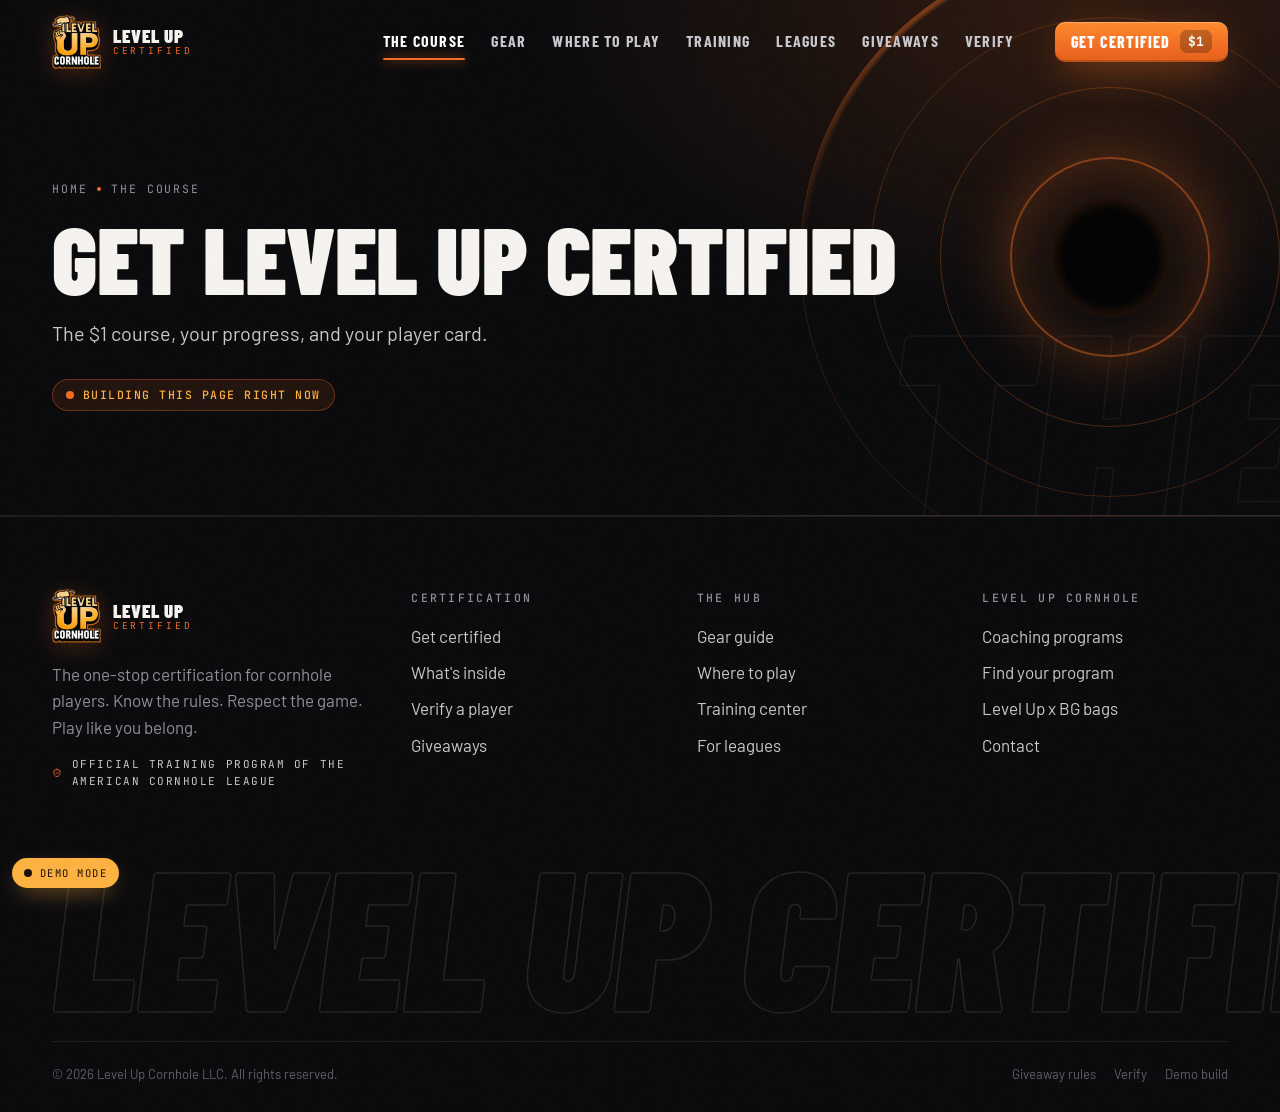
==== certify/index.html @ 0374d8eb "Add home page with 3D hero, player card, and placeholder pages Co-Authored-By: Claude Opus 5 <norepl" ====
<!DOCTYPE html>
<html lang="en">
<head>
<meta charset="UTF-8">
<meta name="viewport" content="width=device-width, initial-scale=1, viewport-fit=cover">
<title>The Course | Level Up Certified</title>
<meta name="description" content="The one-stop certification for cornhole players. Rules, etiquette, gear and how to play. $1. Good for a year.">
<meta name="robots" content="noindex, nofollow">
<meta name="theme-color" content="#08080A">
<meta name="color-scheme" content="dark">
<meta property="og:type" content="website">
<meta property="og:title" content="Level Up Certified">
<meta property="og:description" content="Rules. Etiquette. Gear. How to play. Get certified for $1.">
<meta property="og:image" content="../assets/img/og.jpg">
<link rel="icon" type="image/png" href="../assets/img/icon.png">
<link rel="apple-touch-icon" href="../assets/img/icon.png">
<link rel="preconnect" href="https://fonts.googleapis.com">
<link rel="preconnect" href="https://fonts.gstatic.com" crossorigin>
<link rel="preconnect" href="https://cdn.jsdelivr.net" crossorigin>
<link href="https://fonts.googleapis.com/css2?family=Barlow+Condensed:ital,wght@0,600;0,700;0,800;0,900;1,800;1,900&family=Barlow:wght@400;500;600;700&family=JetBrains+Mono:wght@500;700&display=swap" rel="stylesheet">
<link rel="stylesheet" href="../assets/css/site.css">
<script>document.documentElement.classList.add('js')</script>
</head>
<body data-page="certify">
<div data-nav></div>
<main id="main">
  <section class="page-hero">
    <div class="rings"><i></i><i></i><i></i><i></i><i></i></div>
    <div class="bg-word">The</div>
    <div class="wrap">
      <nav class="crumbs"><a href="../">Home</a><i></i><span>The Course</span></nav>
      <h1 class="display h-1">Get Level Up Certified</h1>
      <p class="lead">The $1 course, your progress, and your player card.</p>
      <div class="actions"><span class="chip chip-orange"><i class="dot"></i> Building this page right now</span></div>
    </div>
  </section>
</main>
<div data-footer></div>
<script type="module" src="../assets/js/site.js"></script>
</body>
</html>
---- assets/css/site.css ----
/* =====================================================================
   LEVEL UP CERTIFIED · design system
   ---------------------------------------------------------------------
   1  Tokens            8  Nav + mobile menu + dock
   2  Base              9  Footer
   3  Type              10 Home hero
   4  Layout            11 Page hero (inner pages)
   5  Buttons + links   12 Ticker
   6  Chips + badges    13 Shared sections (steps, modules, tiles, FAQ, CTA band, stats, countdown, dash mock)
   7  Cards + panels    14 Forms   15 Modal + toast   16 Video slot   17 Holo card
                        18 Progress / XP   19 Motion   20 Utilities
   Copy rules: short, direct, no em-dashes.
   ===================================================================== */

/* 1 · TOKENS ---------------------------------------------------------- */
:root{
  color-scheme:dark;
  --ink:#08080A;
  --ink-1:#0D0D10;
  --ink-2:#131317;
  --ink-3:#1A1A1F;
  --ink-4:#23232A;
  --line:rgba(255,255,255,.08);
  --line-2:rgba(255,255,255,.14);
  --line-3:rgba(255,255,255,.24);
  --text:#F6F4F0;
  --text-2:#CBC9C4;
  --muted:#8F8F97;
  --dim:#5E5E66;

  --orange:#F36C21;
  --orange-hot:#FF8A2B;
  --amber:#FFB23F;
  --ember:#B8460D;
  --orange-a10:rgba(243,108,33,.10);
  --orange-a20:rgba(243,108,33,.20);
  --orange-a35:rgba(243,108,33,.35);

  --green:#34E08C;
  --green-a15:rgba(52,224,140,.15);
  --red:#FF5065;
  --red-a15:rgba(255,80,101,.15);
  --yellow:#FFCB45;
  --blue:#5AA8FF;

  --display:'Barlow Condensed','Arial Narrow',system-ui,sans-serif;
  --body:'Barlow',system-ui,-apple-system,'Segoe UI',sans-serif;
  --mono:'JetBrains Mono',ui-monospace,'SF Mono',Menlo,monospace;

  --r-xs:8px; --r-sm:12px; --r:16px; --r-lg:22px; --r-xl:30px;
  --glow:0 12px 40px -10px rgba(243,108,33,.65);
  --glow-strong:0 18px 60px -8px rgba(243,108,33,.85);
  --shadow:0 30px 70px -30px rgba(0,0,0,.85);
  --ease:cubic-bezier(.2,.8,.2,1);
  --ease-out:cubic-bezier(.16,1,.3,1);
  --wrap:1240px;
  --nav-h:72px;
}
@media (min-width:1080px){ :root{ --nav-h:84px; } }

/* 2 · BASE ------------------------------------------------------------ */
*,*::before,*::after{box-sizing:border-box}
html{-webkit-text-size-adjust:100%; text-size-adjust:100%; scroll-behavior:smooth; overflow-x:clip; scroll-padding-top:calc(var(--nav-h) + 20px)}
body{
  margin:0; min-height:100vh; background:var(--ink); color:var(--text);
  font-family:var(--body); font-size:17px; line-height:1.55;
  -webkit-font-smoothing:antialiased; -moz-osx-font-smoothing:grayscale; text-rendering:optimizeLegibility;
  overflow-x:clip;
}
img,svg,video,canvas{display:block; max-width:100%}
a{color:inherit; text-decoration:none}
button{font:inherit; color:inherit; background:none; border:0; padding:0; cursor:pointer}
input,select,textarea{font:inherit; color:inherit}
p{margin:0}
h1,h2,h3,h4{margin:0}
ul,ol{margin:0; padding:0}
::selection{background:var(--orange); color:#fff}
:focus-visible{outline:2px solid var(--amber); outline-offset:3px}
@view-transition{navigation:auto}
body::after{ /* film grain over everything */
  content:""; position:fixed; inset:-50%; z-index:200; pointer-events:none; opacity:.045;
  background-image:url("data:image/svg+xml,%3Csvg xmlns='http://www.w3.org/2000/svg' width='180' height='180'%3E%3Cfilter id='n'%3E%3CfeTurbulence type='fractalNoise' baseFrequency='.85' numOctaves='3' stitchTiles='stitch'/%3E%3C/filter%3E%3Crect width='100%25' height='100%25' filter='url(%23n)'/%3E%3C/svg%3E");
}
.sr-only{position:absolute!important; width:1px; height:1px; padding:0; margin:-1px; overflow:hidden; clip:rect(0,0,0,0); white-space:nowrap; border:0}
.skip{position:absolute; left:12px; top:-60px; z-index:300; background:var(--orange); color:#fff; padding:10px 14px; border-radius:10px; font-weight:700}
.skip:focus{top:12px}
::-webkit-scrollbar{width:10px; height:10px}
::-webkit-scrollbar-track{background:var(--ink)}
::-webkit-scrollbar-thumb{background:#2a2a31; border-radius:10px; border:2px solid var(--ink)}
::-webkit-scrollbar-thumb:hover{background:#3a3a43}

/* 3 · TYPE ------------------------------------------------------------ */
.display{font-family:var(--display); font-weight:900; text-transform:uppercase; line-height:.88; letter-spacing:-.005em}
.display.it,.it{font-style:italic}
.h-hero{font-size:clamp(62px,10.6vw,164px)}
.h-1{font-size:clamp(50px,7.4vw,108px)}
.h-2{font-size:clamp(42px,5.8vw,80px)}
.h-3{font-size:clamp(32px,3.6vw,48px)}
.h-4{font-size:clamp(24px,2.3vw,30px); line-height:.95}
.h-5{font-size:21px; line-height:1}
.grad{background:linear-gradient(100deg,var(--amber) 0%,var(--orange) 55%,var(--orange-hot) 100%); -webkit-background-clip:text; background-clip:text; color:transparent}
.stroke{color:transparent; -webkit-text-stroke:1.5px rgba(255,255,255,.28)}
.stroke-orange{color:transparent; -webkit-text-stroke:1.5px var(--orange)}
.kicker{display:inline-flex; align-items:center; gap:12px; font-family:var(--mono); font-weight:500; font-size:12px; letter-spacing:.2em; text-transform:uppercase; color:var(--orange)}
.kicker::before{content:""; width:24px; height:2px; background:currentColor; border-radius:2px}
.kicker.plain::before{display:none}
.lead{font-size:clamp(18px,1.55vw,21px); line-height:1.5; color:var(--text-2); max-width:62ch}
.small{font-size:14px}
.tiny{font-size:12px}
.muted{color:var(--muted)}
.text-2{color:var(--text-2)}
.mono{font-family:var(--mono); letter-spacing:.02em}
.caps{text-transform:uppercase; letter-spacing:.14em}
.orange{color:var(--orange)}
.amber{color:var(--amber)}
.green{color:var(--green)}
.red{color:var(--red)}
.prose{display:grid; gap:16px; color:var(--text-2); font-size:18px; line-height:1.65}
.prose h2{font-family:var(--display); font-weight:900; text-transform:uppercase; font-size:clamp(30px,3.2vw,40px); line-height:.95; color:var(--text); margin-top:24px}
.prose h3{font-family:var(--display); font-weight:800; text-transform:uppercase; font-size:24px; line-height:1; color:var(--text); margin-top:8px; letter-spacing:.01em}
.prose strong{color:var(--text)}
.prose ul,.prose ol{display:grid; gap:10px; padding-left:0; list-style:none}
.prose ul li{position:relative; padding-left:26px}
.prose ul li::before{content:""; position:absolute; left:4px; top:.62em; width:8px; height:8px; border-radius:2px; background:var(--orange); transform:rotate(45deg)}
.prose ol{counter-reset:n}
.prose ol li{position:relative; padding-left:40px; counter-increment:n}
.prose ol li::before{content:counter(n,decimal-leading-zero); position:absolute; left:0; top:.15em; font-family:var(--mono); font-size:13px; color:var(--orange)}
.prose a{color:var(--amber); border-bottom:1px solid rgba(255,178,63,.35)}
.prose a:hover{border-color:var(--amber)}

/* 4 · LAYOUT ---------------------------------------------------------- */
.wrap{width:100%; max-width:var(--wrap); margin:0 auto; padding:0 20px}
.wrap-narrow{max-width:880px}
@media (min-width:760px){ .wrap{padding:0 32px} }
.section{position:relative; padding:92px 0}
@media (min-width:960px){ .section{padding:136px 0} }
.section.tight{padding:64px 0}
@media (min-width:960px){ .section.tight{padding:88px 0} }
.section.alt{background:var(--ink-1)}
.section.line-top{border-top:1px solid var(--line)}
.sec-head{display:grid; gap:18px; margin-bottom:44px; max-width:860px}
.sec-head.center{margin-inline:auto; text-align:center; justify-items:center}
.sec-head.row{max-width:none; grid-template-columns:1fr; align-items:end}
@media (min-width:960px){ .sec-head.row{grid-template-columns:1.2fr .8fr; gap:48px} }
.grid{display:grid; gap:16px}
@media (min-width:760px){ .grid{gap:20px} }
.g-2{grid-template-columns:1fr}
.g-3{grid-template-columns:1fr}
.g-4{grid-template-columns:1fr}
@media (min-width:640px){ .g-4{grid-template-columns:repeat(2,1fr)} }
@media (min-width:760px){ .g-2{grid-template-columns:repeat(2,1fr)} }
@media (min-width:880px){ .g-3{grid-template-columns:repeat(3,1fr)} }
@media (min-width:1040px){ .g-4{grid-template-columns:repeat(4,1fr)} }
.split{display:grid; gap:44px; align-items:center}
@media (min-width:980px){ .split{grid-template-columns:1fr 1fr; gap:72px} .split.wide-left{grid-template-columns:1.15fr .85fr} .split.wide-right{grid-template-columns:.85fr 1.15fr} }
.row{display:flex; align-items:center; gap:12px}
.row.wrap-row{flex-wrap:wrap}
.row.between{justify-content:space-between}
.stack{display:grid; gap:12px}
.stack-lg{display:grid; gap:24px}
.center{text-align:center}
.mt-8{margin-top:8px}.mt-12{margin-top:12px}.mt-16{margin-top:16px}.mt-24{margin-top:24px}.mt-32{margin-top:32px}.mt-48{margin-top:48px}
.mb-0{margin-bottom:0!important}
main{display:block; position:relative; z-index:1}

/* 5 · BUTTONS + LINKS ------------------------------------------------- */
.btn{
  --h:52px; position:relative; isolation:isolate; overflow:hidden;
  display:inline-flex; align-items:center; justify-content:center; gap:10px;
  height:var(--h); padding:0 24px; border-radius:12px;
  font-family:var(--display); font-weight:800; font-size:19px; letter-spacing:.06em; text-transform:uppercase; line-height:1;
  white-space:nowrap; user-select:none; -webkit-tap-highlight-color:transparent;
  transition:transform .25s var(--ease), box-shadow .3s var(--ease), background .3s, border-color .3s, color .3s, opacity .3s;
}
.btn svg{width:20px; height:20px; flex-shrink:0; transition:transform .25s var(--ease)}
.btn:hover svg.arrow{transform:translateX(4px)}
.btn:active{transform:scale(.97)}
.btn-primary{
  color:#fff;
  background:linear-gradient(180deg,var(--orange-hot) 0%,var(--orange) 60%,#E55F17 100%);
  box-shadow:inset 0 1px 0 rgba(255,255,255,.28), inset 0 -2px 0 rgba(0,0,0,.18), var(--glow);
}
.btn-primary::before{ /* shine sweep */
  content:""; position:absolute; z-index:-1; top:0; bottom:0; left:-60%; width:40%;
  background:linear-gradient(100deg,transparent,rgba(255,255,255,.45),transparent);
  transform:skewX(-20deg); transition:left .7s var(--ease);
}
.btn-primary:hover{transform:translateY(-2px); box-shadow:inset 0 1px 0 rgba(255,255,255,.3), inset 0 -2px 0 rgba(0,0,0,.18), var(--glow-strong)}
.btn-primary:hover::before{left:120%}
.btn-ghost{color:var(--text); background:rgba(255,255,255,.03); border:1.5px solid var(--line-2)}
.btn-ghost:hover{border-color:rgba(255,255,255,.5); background:rgba(255,255,255,.07)}
.btn-glass{color:#fff; background:rgba(255,255,255,.09); border:1px solid rgba(255,255,255,.16); backdrop-filter:blur(14px); -webkit-backdrop-filter:blur(14px)}
.btn-glass:hover{background:rgba(255,255,255,.15)}
.btn-dark{color:#fff; background:var(--ink); border:1px solid var(--line-2)}
.btn-dark:hover{background:#000; border-color:var(--line-3)}
.btn-white{color:var(--ink); background:#fff}
.btn-white:hover{transform:translateY(-2px); box-shadow:0 14px 40px -12px rgba(255,255,255,.45)}
.btn-green{color:#04140B; background:linear-gradient(180deg,#5CF0A6,var(--green))}
.btn-sm{--h:40px; padding:0 16px; font-size:16px; border-radius:10px}
.btn-sm svg{width:17px; height:17px}
.btn-lg{--h:62px; padding:0 30px; font-size:22px; border-radius:14px}
.btn-xl{--h:72px; padding:0 38px; font-size:26px; border-radius:16px}
.btn-block{width:100%}
.btn .tag{font-family:var(--mono); font-weight:700; font-size:13px; letter-spacing:0; padding:5px 8px; border-radius:7px; background:rgba(0,0,0,.24)}
.btn[disabled],.btn.is-disabled{opacity:.4; pointer-events:none; filter:saturate(.3)}
.icon-btn{display:inline-grid; place-items:center; width:44px; height:44px; border-radius:12px; border:1px solid var(--line-2); background:rgba(255,255,255,.03); transition:background .2s, border-color .2s}
.icon-btn:hover{background:rgba(255,255,255,.08); border-color:var(--line-3)}
.icon-btn svg{width:20px; height:20px}
.link{display:inline-flex; align-items:center; gap:8px; font-weight:700; color:var(--amber)}
.link svg{width:18px; height:18px; transition:transform .25s var(--ease)}
.link:hover svg{transform:translateX(4px)}

/* 6 · CHIPS + BADGES -------------------------------------------------- */
.chip{
  display:inline-flex; align-items:center; gap:9px; min-height:32px; padding:6px 13px; border-radius:999px;
  font-family:var(--mono); font-weight:500; font-size:11.5px; letter-spacing:.13em; text-transform:uppercase; line-height:1.2;
  color:var(--text-2); background:rgba(255,255,255,.05); border:1px solid var(--line-2);
  backdrop-filter:blur(10px); -webkit-backdrop-filter:blur(10px);
}
.chip svg{width:15px; height:15px}
.chip b{color:#fff; font-weight:700}
.dot{width:8px; height:8px; border-radius:50%; background:var(--orange); flex-shrink:0; box-shadow:0 0 0 0 rgba(243,108,33,.6); animation:dotpulse 2.2s infinite}
.dot.green{background:var(--green); box-shadow:0 0 0 0 rgba(52,224,140,.6); animation-name:dotpulse-g}
.dot.red{background:var(--red); animation:none}
@keyframes dotpulse{0%{box-shadow:0 0 0 0 rgba(243,108,33,.55)} 70%,100%{box-shadow:0 0 0 9px rgba(243,108,33,0)}}
@keyframes dotpulse-g{0%{box-shadow:0 0 0 0 rgba(52,224,140,.55)} 70%,100%{box-shadow:0 0 0 9px rgba(52,224,140,0)}}
.chip-orange{color:var(--amber); background:var(--orange-a10); border-color:var(--orange-a35)}
.chip-green{color:var(--green); background:var(--green-a15); border-color:rgba(52,224,140,.35)}
.badge{display:inline-flex; align-items:center; gap:6px; height:24px; padding:0 8px; border-radius:6px; font-family:var(--mono); font-weight:500; font-size:10.5px; letter-spacing:.12em; text-transform:uppercase; white-space:nowrap; color:var(--amber); background:var(--orange-a10); border:1px solid var(--orange-a35)}
.badge svg{width:12px; height:12px}
.badge.muted{color:var(--muted); background:rgba(255,255,255,.04); border-color:var(--line-2)}
.badge.green{color:var(--green); background:var(--green-a15); border-color:rgba(52,224,140,.35)}
.badge.red{color:var(--red); background:var(--red-a15); border-color:rgba(255,80,101,.35)}
.badge.white{color:var(--ink); background:#fff; border-color:#fff}

/* 7 · CARDS + PANELS -------------------------------------------------- */
.card{
  position:relative; border-radius:var(--r-lg); padding:26px;
  background:linear-gradient(180deg,rgba(255,255,255,.045),rgba(255,255,255,.012));
  border:1px solid var(--line);
  transition:transform .35s var(--ease), border-color .35s, background .35s, box-shadow .35s;
}
@media (min-width:760px){ .card{padding:30px} }
a.card:hover,.card.hover:hover{transform:translateY(-5px); border-color:var(--orange-a35); box-shadow:0 30px 60px -30px rgba(243,108,33,.35)}
.card-title{font-family:var(--display); font-weight:800; font-size:28px; line-height:.95; text-transform:uppercase}
.card-text{color:var(--muted); margin-top:10px}
.card-icon{display:grid; place-items:center; width:52px; height:52px; border-radius:14px; color:var(--orange); background:var(--orange-a10); border:1px solid var(--orange-a20); margin-bottom:22px}
.card-icon svg{width:26px; height:26px}
.panel{position:relative; border-radius:var(--r-xl); background:var(--ink-2); border:1px solid var(--line); overflow:hidden}
.glass{background:rgba(18,18,22,.55); border:1px solid rgba(255,255,255,.1); backdrop-filter:blur(18px) saturate(140%); -webkit-backdrop-filter:blur(18px) saturate(140%)}
/* HUD corner brackets without extra markup */
.hud{
  --c:var(--orange); --s:16px; --t:2px;
  background-image:
    linear-gradient(var(--c),var(--c)),linear-gradient(var(--c),var(--c)),
    linear-gradient(var(--c),var(--c)),linear-gradient(var(--c),var(--c)),
    linear-gradient(var(--c),var(--c)),linear-gradient(var(--c),var(--c)),
    linear-gradient(var(--c),var(--c)),linear-gradient(var(--c),var(--c));
  background-repeat:no-repeat;
  background-size:var(--s) var(--t),var(--t) var(--s),var(--s) var(--t),var(--t) var(--s),var(--s) var(--t),var(--t) var(--s),var(--s) var(--t),var(--t) var(--s);
  background-position:0 0,0 0,100% 0,100% 0,0 100%,0 100%,100% 100%,100% 100%;
}
.gborder{position:relative}
.gborder::before{ /* gradient hairline border */
  content:""; position:absolute; inset:0; border-radius:inherit; padding:1px; pointer-events:none;
  background:linear-gradient(140deg,rgba(255,178,63,.7),rgba(243,108,33,.15) 35%,rgba(255,255,255,.06) 60%,rgba(243,108,33,.5));
  -webkit-mask:linear-gradient(#000 0 0) content-box,linear-gradient(#000 0 0); -webkit-mask-composite:xor; mask-composite:exclude;
}
.divider{height:1px; background:var(--line); border:0; margin:0}

/* 8 · NAV + MENU + DOCK ----------------------------------------------- */
.nav{position:fixed; inset:0 0 auto; z-index:90; height:var(--nav-h); border-bottom:1px solid transparent; transition:background .35s, border-color .35s, backdrop-filter .35s}
.nav.is-solid{background:rgba(8,8,10,.74); border-color:var(--line); backdrop-filter:blur(18px) saturate(160%); -webkit-backdrop-filter:blur(18px) saturate(160%)}
.nav-inner{height:100%; display:flex; align-items:center; gap:16px}
.brand{display:flex; align-items:center; gap:12px; flex-shrink:0}
.brand img{height:46px; width:auto; filter:drop-shadow(0 4px 12px rgba(243,108,33,.25))}
@media (min-width:1080px){ .brand img{height:54px} }
.brand-word{display:grid; gap:3px; line-height:.9}
.brand-word b{font-family:var(--display); font-weight:900; font-size:19px; letter-spacing:.05em; text-transform:uppercase}
.brand-word span{font-family:var(--mono); font-size:9.5px; letter-spacing:.3em; color:var(--orange); text-transform:uppercase}
.nav-links{display:none; margin-left:auto; gap:2px; align-items:center}
.nav-links a{position:relative; padding:9px 12px; border-radius:9px; font-family:var(--display); font-weight:700; font-size:16px; letter-spacing:.08em; text-transform:uppercase; color:#C9C9CF; transition:color .2s, background .2s}
.nav-links a:hover{color:#fff; background:rgba(255,255,255,.06)}
.nav-links a[aria-current="page"]{color:#fff}
.nav-links a[aria-current="page"]::after{content:""; position:absolute; left:12px; right:12px; bottom:3px; height:2px; border-radius:2px; background:var(--orange); box-shadow:0 0 12px var(--orange)}
.nav-right{display:flex; align-items:center; gap:10px; margin-left:auto}
.nav-cta{display:none}
@media (min-width:560px){ .nav-cta{display:inline-flex} }
.nav-toggle{display:inline-grid; place-items:center; width:46px; height:46px; border-radius:12px; border:1px solid var(--line-2); background:rgba(255,255,255,.04)}
.nav-toggle svg{width:22px; height:22px}
@media (min-width:1180px){ .nav-links{display:flex} .nav-right{margin-left:12px} .nav-toggle{display:none} }
.menu{position:fixed; inset:0; z-index:95; display:flex; flex-direction:column; padding:calc(var(--nav-h) + 12px) 20px 28px; background:rgba(8,8,10,.97); backdrop-filter:blur(20px); -webkit-backdrop-filter:blur(20px); opacity:0; visibility:hidden; transition:opacity .35s var(--ease), visibility .35s}
.menu.is-open{opacity:1; visibility:visible}
.menu-close{position:absolute; top:13px; right:20px}
.menu nav{display:grid; gap:2px; margin-top:8px}
.menu nav a{display:flex; align-items:baseline; gap:16px; padding:12px 0; border-bottom:1px solid var(--line); font-family:var(--display); font-weight:900; font-size:clamp(36px,9vw,56px); line-height:.95; text-transform:uppercase; transform:translateY(16px); opacity:0; transition:transform .5s var(--ease-out), opacity .5s, color .2s}
.menu nav a small{font-family:var(--mono); font-weight:500; font-size:12px; color:var(--orange); letter-spacing:.1em}
.menu nav a:hover,.menu nav a[aria-current="page"]{color:var(--orange)}
.menu.is-open nav a{transform:none; opacity:1}
.menu .menu-foot{margin-top:auto; display:grid; gap:12px; padding-top:24px}
body.menu-open{overflow:hidden}
.dock{position:fixed; left:12px; right:12px; bottom:max(12px, env(safe-area-inset-bottom)); z-index:85; display:flex; align-items:center; gap:12px; padding:10px 10px 10px 16px; border-radius:18px; transform:translateY(140%); transition:transform .5s var(--ease-out)}
.dock.is-visible{transform:none}
.dock .dock-text{display:grid; line-height:1.15; min-width:0}
.dock .dock-text b{font-family:var(--display); font-weight:900; font-size:19px; text-transform:uppercase; letter-spacing:.02em; white-space:nowrap; overflow:hidden; text-overflow:ellipsis}
.dock .dock-text span{font-size:12.5px; color:var(--muted)}
.dock .btn{margin-left:auto}
@media (min-width:900px){ .dock{display:none} }
.demo-pill{position:fixed; left:12px; bottom:12px; z-index:84; display:inline-flex; align-items:center; gap:8px; height:30px; padding:0 12px; border-radius:999px; font-family:var(--mono); font-size:10.5px; letter-spacing:.14em; text-transform:uppercase; color:#1a0d00; background:var(--amber); box-shadow:0 8px 24px -8px rgba(255,178,63,.6); transition:bottom .5s var(--ease-out)}
.demo-pill .dot{background:#1a0d00; animation:none}
body.dock-on .demo-pill{bottom:92px}
@media (min-width:900px){ body.dock-on .demo-pill{bottom:12px} }

/* 9 · FOOTER ---------------------------------------------------------- */
.footer{position:relative; overflow:hidden; background:var(--ink); border-top:1px solid var(--line); padding:72px 0 28px}
.footer-top{display:grid; gap:40px}
@media (min-width:900px){ .footer-top{grid-template-columns:1.3fr repeat(3,1fr)} }
.footer h4{font-family:var(--mono); font-weight:500; font-size:11.5px; letter-spacing:.2em; text-transform:uppercase; color:var(--muted); margin-bottom:16px}
.footer ul{list-style:none; display:grid; gap:10px}
.footer ul a{color:var(--text-2); transition:color .2s}
.footer ul a:hover{color:var(--orange)}
.footer .f-blurb{color:var(--muted); max-width:36ch; margin-top:18px}
.footer .socials{display:flex; gap:8px; margin-top:22px}
.footer-word{margin-top:64px; font-family:var(--display); font-weight:900; font-style:italic; text-transform:uppercase; line-height:.8; font-size:clamp(64px,15.5vw,236px); letter-spacing:-.01em; white-space:nowrap; color:transparent; -webkit-text-stroke:1.5px rgba(255,255,255,.1); user-select:none}
.footer-bottom{display:flex; flex-wrap:wrap; gap:10px 24px; justify-content:space-between; align-items:center; margin-top:28px; padding-top:22px; border-top:1px solid var(--line); font-size:13px; color:var(--dim)}
.footer-bottom a:hover{color:var(--text-2)}
.acl-line{display:inline-flex; align-items:center; gap:10px; font-family:var(--mono); font-size:11px; letter-spacing:.14em; text-transform:uppercase; color:var(--text-2)}
.acl-line svg{width:16px; height:16px; color:var(--orange)}

/* 10 · HOME HERO ------------------------------------------------------ */
.hero{
  position:relative; min-height:100svh; display:grid; align-items:end; overflow:hidden; isolation:isolate;
  background:
    radial-gradient(1100px 760px at 78% 34%, rgba(243,108,33,.17), transparent 62%),
    radial-gradient(800px 620px at 0% 110%, rgba(243,108,33,.12), transparent 60%),
    var(--ink);
}
.hero-canvas{position:absolute; inset:0; z-index:0; width:100%; height:100%; outline:none}
.hero-fallback{position:absolute; inset:0; z-index:0; background:url("../img/band-cta.jpg") 70% 30%/cover no-repeat; opacity:.22; filter:grayscale(.2) contrast(1.1)}
.hero.has-3d .hero-fallback{display:none}
.hero-grid-floor{position:absolute; left:-20%; right:-20%; bottom:-10%; height:60%; z-index:0; pointer-events:none; opacity:.5; transform:perspective(600px) rotateX(62deg); transform-origin:50% 100%;
  background-image:linear-gradient(rgba(243,108,33,.22) 1px, transparent 1px),linear-gradient(90deg, rgba(243,108,33,.22) 1px, transparent 1px);
  background-size:64px 64px; -webkit-mask-image:linear-gradient(to top, #000 10%, transparent 80%); mask-image:linear-gradient(to top, #000 10%, transparent 80%)}
.hero.has-3d .hero-grid-floor{display:none}
.hero-shade{position:absolute; inset:0; z-index:1; pointer-events:none;
  background:linear-gradient(180deg, rgba(8,8,10,.55) 0%, rgba(8,8,10,0) 22%, rgba(8,8,10,0) 42%, rgba(8,8,10,.82) 70%, var(--ink) 96%)}
@media (min-width:980px){
  .hero{align-items:center}
  .hero-shade{background:linear-gradient(90deg, rgba(8,8,10,.92) 0%, rgba(8,8,10,.55) 34%, rgba(8,8,10,0) 58%), linear-gradient(180deg, rgba(8,8,10,.5) 0%, rgba(8,8,10,0) 20%, rgba(8,8,10,0) 76%, var(--ink) 100%)}
}
.hero-inner{position:relative; z-index:2; width:100%; padding-top:calc(var(--nav-h) + 40vh); padding-bottom:56px}
@media (min-width:980px){ .hero-inner{padding-top:calc(var(--nav-h) + 40px); padding-bottom:80px} }
.hero-copy{max-width:720px}
.hero h1{margin-top:18px}
.hero h1 .line{display:block; overflow:hidden; padding-bottom:.04em}
.hero h1 .line > span{display:inline-block; transform:translateY(105%); animation:rise 1s var(--ease-out) forwards}
.hero h1 .line:nth-child(2) > span{animation-delay:.12s}
.hero h1 .line:nth-child(3) > span{animation-delay:.24s}
@keyframes rise{to{transform:none}}
.hero .lead{margin-top:22px; color:#D8D6D1}
.hero-cta{display:flex; flex-wrap:wrap; gap:12px; margin-top:30px}
.hero-meta{display:flex; flex-wrap:wrap; gap:10px 22px; margin-top:30px; font-family:var(--mono); font-size:12px; letter-spacing:.12em; text-transform:uppercase; color:var(--muted)}
.hero-meta span{display:inline-flex; align-items:center; gap:8px}
.hero-meta svg{width:15px; height:15px; color:var(--orange)}
.fade-in{opacity:0; animation:fadein 1s var(--ease-out) forwards}
.d1{animation-delay:.35s}.d2{animation-delay:.5s}.d3{animation-delay:.65s}.d4{animation-delay:.8s}
@keyframes fadein{from{opacity:0; transform:translateY(14px)} to{opacity:1; transform:none}}
.hero-hud{position:absolute; z-index:2; right:20px; top:calc(var(--nav-h) + 18px); display:grid; gap:10px; justify-items:end; pointer-events:none}
@media (min-width:980px){ .hero-hud{right:32px; top:auto; bottom:92px} }
.hud-box{display:grid; gap:6px; min-width:150px; padding:12px 14px; border-radius:14px; background:rgba(12,12,15,.55); border:1px solid rgba(255,255,255,.1); backdrop-filter:blur(12px); -webkit-backdrop-filter:blur(12px)}
.hud-box .lbl{font-family:var(--mono); font-size:10px; letter-spacing:.2em; text-transform:uppercase; color:var(--muted); display:flex; align-items:center; gap:8px}
.hud-box .val{font-family:var(--display); font-weight:900; font-size:34px; line-height:.9; font-variant-numeric:tabular-nums}
.hud-box .val small{font-size:15px; color:var(--muted); font-weight:700; margin-left:4px}
.hud-bags{display:flex; gap:6px}
.hud-bags i{width:16px; height:16px; border-radius:4px; border:1.5px solid rgba(255,255,255,.25); transition:background .3s, border-color .3s, box-shadow .3s}
.hud-bags i.in{background:var(--orange); border-color:var(--orange); box-shadow:0 0 12px var(--orange)}
.hud-bags i.on{background:var(--amber); border-color:var(--amber)}
.hud-bags i.off{background:rgba(255,255,255,.12); border-color:rgba(255,255,255,.18)}
@media (max-width:979px){ .hud-box{min-width:0; padding:9px 11px} .hud-box .val{font-size:26px} .hud-spec{display:none} }
.score-pop{position:absolute; z-index:3; left:0; top:0; pointer-events:none; font-family:var(--display); font-weight:900; font-style:italic; font-size:clamp(34px,4vw,58px); line-height:1; color:#fff; text-shadow:0 0 22px rgba(243,108,33,.95), 0 0 2px #000; transform:translate(-50%,-50%); animation:scorepop 1.1s var(--ease-out) forwards}
.score-pop.big{color:var(--amber); font-size:clamp(40px,5vw,76px)}
@keyframes scorepop{0%{opacity:0; transform:translate(-50%,-30%) scale(.6)} 20%{opacity:1; transform:translate(-50%,-70%) scale(1.08)} 100%{opacity:0; transform:translate(-50%,-160%) scale(1)}}
.scroll-cue{position:absolute; z-index:2; left:50%; bottom:18px; transform:translateX(-50%); display:none; gap:8px; justify-items:center; font-family:var(--mono); font-size:10px; letter-spacing:.3em; text-transform:uppercase; color:var(--muted)}
.scroll-cue i{width:1px; height:36px; background:linear-gradient(var(--orange),transparent); animation:cue 2s infinite}
@keyframes cue{0%{transform:scaleY(0); transform-origin:top} 50%{transform:scaleY(1); transform-origin:top} 51%{transform-origin:bottom} 100%{transform:scaleY(0); transform-origin:bottom}}
@media (min-width:980px) and (min-height:760px){ .scroll-cue{display:grid} }
.league-chip{display:none}
.league-chip.is-on{display:inline-flex}

/* 11 · PAGE HERO (inner pages) ---------------------------------------- */
.page-hero{position:relative; overflow:hidden; isolation:isolate; padding:calc(var(--nav-h) + 64px) 0 72px; border-bottom:1px solid var(--line);
  background:radial-gradient(900px 520px at 85% 0%, rgba(243,108,33,.16), transparent 62%), var(--ink)}
@media (min-width:960px){ .page-hero{padding:calc(var(--nav-h) + 96px) 0 104px} }
.page-hero .wrap{position:relative; z-index:2}
.page-hero h1{margin-top:18px}
.page-hero .lead{margin-top:20px}
.page-hero .actions{display:flex; flex-wrap:wrap; gap:12px; margin-top:30px}
.page-hero .bg-word{position:absolute; z-index:0; right:-2vw; bottom:-.12em; font-family:var(--display); font-weight:900; font-style:italic; text-transform:uppercase; line-height:.8; font-size:clamp(120px,24vw,360px); color:transparent; -webkit-text-stroke:1.5px rgba(255,255,255,.05); white-space:nowrap; pointer-events:none; user-select:none}
.rings{position:absolute; z-index:1; right:-140px; top:50%; width:620px; height:620px; transform:translateY(-50%); pointer-events:none; opacity:.9}
.rings i{position:absolute; inset:0; border-radius:50%; border:1px solid rgba(243,108,33,.18)}
.rings i:nth-child(2){inset:70px; border-color:rgba(243,108,33,.24)}
.rings i:nth-child(3){inset:140px; border-color:rgba(243,108,33,.32)}
.rings i:nth-child(4){inset:210px; border:2px solid rgba(243,108,33,.55); box-shadow:0 0 60px rgba(243,108,33,.35), inset 0 0 60px rgba(243,108,33,.25)}
.rings i:nth-child(5){inset:250px; background:radial-gradient(circle, #000 55%, rgba(243,108,33,.3)); border:0}
.rings::after{content:""; position:absolute; inset:0; border-radius:50%; background:conic-gradient(from 0deg, transparent 0 75%, rgba(243,108,33,.45) 90%, transparent 100%); -webkit-mask:radial-gradient(circle, transparent 69%, #000 70%); mask:radial-gradient(circle, transparent 69%, #000 70%); animation:spin 7s linear infinite}
@keyframes spin{to{transform:rotate(360deg)}}
@media (max-width:959px){ .rings{right:-320px; top:24%; opacity:.55} }
.crumbs{display:flex; align-items:center; gap:10px; font-family:var(--mono); font-size:11.5px; letter-spacing:.16em; text-transform:uppercase; color:var(--muted)}
.crumbs a:hover{color:var(--text)}
.crumbs i{width:4px; height:4px; border-radius:50%; background:var(--orange)}
.subnav{position:sticky; top:var(--nav-h); z-index:40; background:rgba(8,8,10,.8); border-bottom:1px solid var(--line); backdrop-filter:blur(14px); -webkit-backdrop-filter:blur(14px)}
.subnav .wrap{display:flex; gap:6px; overflow-x:auto; scrollbar-width:none; padding-top:10px; padding-bottom:10px}
.subnav .wrap::-webkit-scrollbar{display:none}
.subnav a{flex-shrink:0; height:36px; display:inline-flex; align-items:center; padding:0 14px; border-radius:999px; font-family:var(--display); font-weight:700; font-size:15px; letter-spacing:.08em; text-transform:uppercase; color:var(--text-2); border:1px solid var(--line)}
.subnav a:hover,.subnav a.is-active{color:#fff; border-color:var(--orange); background:var(--orange-a10)}

/* 12 · TICKER --------------------------------------------------------- */
.ticker-clip{position:relative; z-index:5; overflow:hidden; padding:18px 0; margin:-18px 0}
.ticker{background:var(--orange); color:#150900; transform:rotate(-1.6deg) scale(1.04); box-shadow:0 24px 50px -24px rgba(0,0,0,.8)}
.ticker.dark{background:var(--ink-3); color:var(--text); transform:rotate(1.2deg) scale(1.04); border-block:1px solid var(--line)}
.ticker-track{display:flex; width:max-content; animation:tick 36s linear infinite}
.ticker.dark .ticker-track{animation-direction:reverse}
.ticker span{display:flex; align-items:center; padding:13px 0; white-space:nowrap; font-family:var(--display); font-weight:900; font-style:italic; font-size:clamp(22px,2.8vw,32px); text-transform:uppercase; letter-spacing:.02em}
.ticker span::after{content:""; width:11px; height:11px; margin:0 26px; border-radius:3px; transform:rotate(45deg); background:currentColor; flex-shrink:0}
@keyframes tick{to{transform:translateX(-50%)}}

/* 13 · SHARED SECTIONS ------------------------------------------------ */
/* steps */
.steps{display:grid; gap:16px; counter-reset:step; position:relative}
@media (min-width:900px){ .steps{grid-template-columns:repeat(3,1fr); gap:20px} }
.step{position:relative; overflow:hidden; padding:30px 26px 32px; border-radius:var(--r-lg); background:linear-gradient(180deg,var(--ink-3),rgba(26,26,31,.55)); border:1px solid var(--line)}
.step .num{display:block; font-family:var(--display); font-weight:900; font-style:italic; font-size:104px; line-height:.75; color:transparent; -webkit-text-stroke:1.5px var(--orange); margin-bottom:22px}
.step h3{font-family:var(--display); font-weight:900; font-size:34px; line-height:.95; text-transform:uppercase}
.step p{color:var(--muted); margin-top:10px}
.step .step-ico{position:absolute; right:22px; top:26px; width:48px; height:48px; display:grid; place-items:center; border-radius:14px; color:var(--orange); background:var(--orange-a10); border:1px solid var(--orange-a20)}
.step .step-ico svg{width:24px; height:24px}
.step::after{content:""; position:absolute; right:-60px; bottom:-60px; width:160px; height:160px; border-radius:50%; border:2px solid rgba(243,108,33,.14); box-shadow:0 0 0 22px rgba(243,108,33,.04)}
.step.is-final{background:linear-gradient(160deg, rgba(243,108,33,.22), rgba(26,26,31,.6) 55%); border-color:var(--orange-a35)}

/* module cards */
.mods{display:grid; gap:14px}
@media (min-width:640px){ .mods{grid-template-columns:repeat(2,1fr)} }
@media (min-width:1040px){ .mods{grid-template-columns:repeat(3,1fr); gap:18px} }
.mod{position:relative; display:flex; flex-direction:column; gap:12px; min-height:210px; padding:24px; border-radius:var(--r-lg); overflow:hidden; background:linear-gradient(180deg,rgba(255,255,255,.04),rgba(255,255,255,.01)); border:1px solid var(--line); transition:transform .35s var(--ease), border-color .35s, background .35s}
.mod:hover{transform:translateY(-4px); border-color:var(--orange-a35); background:linear-gradient(180deg,rgba(243,108,33,.09),rgba(255,255,255,.01))}
.mod-top{display:flex; align-items:center; gap:10px; font-family:var(--mono); font-size:11px; letter-spacing:.14em; text-transform:uppercase; color:var(--muted)}
.mod-top .n{color:var(--orange); font-weight:700}
.mod-top .badge{margin-left:auto}
.mod h3{font-family:var(--display); font-weight:900; font-size:30px; line-height:.92; text-transform:uppercase}
.mod p{color:var(--muted); font-size:15.5px}
.mod .mod-ico{position:absolute; right:-14px; bottom:-14px; width:110px; height:110px; color:rgba(243,108,33,.1); transition:color .35s, transform .5s var(--ease)}
.mod:hover .mod-ico{color:rgba(243,108,33,.22); transform:rotate(-8deg) scale(1.05)}
.mod .mod-ico svg{width:100%; height:100%; stroke-width:1.2}
.mod.is-final{border-color:var(--orange-a35); background:linear-gradient(150deg, rgba(243,108,33,.25), rgba(255,255,255,.01) 60%)}

/* hub tiles */
.tiles{display:grid; gap:14px}
@media (min-width:760px){ .tiles{grid-template-columns:repeat(2,1fr); gap:18px} }
.tile{position:relative; display:flex; flex-direction:column; justify-content:flex-end; min-height:320px; padding:28px; border-radius:var(--r-xl); overflow:hidden; isolation:isolate; border:1px solid var(--line); background:var(--ink-2)}
@media (min-width:1040px){ .tile{min-height:400px} .tile.tall{grid-row:span 2; min-height:100%} }
.tile .tile-bg{position:absolute; inset:0; z-index:-2; transition:transform 1s var(--ease-out)}
.tile .tile-bg img{width:100%; height:100%; object-fit:cover; opacity:.55; filter:saturate(.9) contrast(1.05)}
.tile::before{content:""; position:absolute; inset:0; z-index:-1; background:linear-gradient(180deg, rgba(8,8,10,.05) 0%, rgba(8,8,10,.55) 50%, rgba(8,8,10,.96) 100%)}
.tile:hover .tile-bg{transform:scale(1.06)}
.tile .tile-tag{position:absolute; left:24px; top:24px}
.tile .tile-arrow{position:absolute; right:22px; top:22px; width:48px; height:48px; display:grid; place-items:center; border-radius:50%; background:rgba(255,255,255,.08); border:1px solid rgba(255,255,255,.16); backdrop-filter:blur(10px); transition:background .3s, transform .4s var(--ease)}
.tile:hover .tile-arrow{background:var(--orange); transform:rotate(-45deg)}
.tile .tile-arrow svg{width:22px; height:22px}
.tile h3{font-family:var(--display); font-weight:900; font-size:clamp(40px,4.4vw,60px); line-height:.88; text-transform:uppercase}
.tile p{color:var(--text-2); margin-top:10px; max-width:42ch}
.tile .tile-list{display:flex; flex-wrap:wrap; gap:6px; margin-top:16px}

/* stats */
.stats{display:grid; grid-template-columns:repeat(2,1fr); border-top:1px solid var(--line)}
@media (min-width:860px){ .stats{grid-template-columns:repeat(4,1fr)} }
.stat{padding:22px 16px 0 0}
.stat + .stat{padding-left:16px; border-left:1px solid var(--line)}
@media (max-width:859px){ .stat:nth-child(3){padding-left:0; border-left:0} }
.stat b{display:block; font-family:var(--display); font-weight:900; font-size:clamp(40px,4.4vw,60px); line-height:.9; font-variant-numeric:tabular-nums}
.stat span{display:block; margin-top:8px; font-size:14px; color:var(--muted)}

/* FAQ */
.faq{display:grid; gap:10px}
.faq details{border-radius:var(--r); background:rgba(255,255,255,.025); border:1px solid var(--line); transition:border-color .3s, background .3s}
.faq details[open]{border-color:var(--orange-a35); background:rgba(243,108,33,.05)}
.faq summary{list-style:none; cursor:pointer; display:flex; align-items:center; gap:16px; padding:20px 22px; font-family:var(--display); font-weight:800; font-size:22px; line-height:1.05; text-transform:uppercase; letter-spacing:.01em}
.faq summary::-webkit-details-marker{display:none}
.faq summary::after{content:""; margin-left:auto; flex-shrink:0; width:28px; height:28px; border-radius:50%; border:1px solid var(--line-2);
  background:linear-gradient(var(--orange),var(--orange)) center/12px 2px no-repeat, linear-gradient(var(--orange),var(--orange)) center/2px 12px no-repeat; transition:transform .35s var(--ease)}
.faq details[open] summary::after{transform:rotate(135deg)}
.faq .faq-body{padding:0 22px 22px; color:var(--text-2); max-width:72ch}
.faq .faq-body p + p{margin-top:10px}

/* CTA band */
.cta-band{position:relative; overflow:hidden; isolation:isolate; padding:120px 0; text-align:center}
@media (min-width:960px){ .cta-band{padding:170px 0} }
.cta-band .cta-bg{position:absolute; inset:0; z-index:-2}
.cta-band .cta-bg img{width:100%; height:100%; object-fit:cover; opacity:.35; filter:grayscale(.3)}
.cta-band::before{content:""; position:absolute; inset:0; z-index:-1; background:radial-gradient(circle at 50% 60%, rgba(243,108,33,.35), transparent 60%), linear-gradient(180deg, var(--ink) 0%, rgba(8,8,10,.6) 35%, rgba(8,8,10,.6) 65%, var(--ink) 100%)}
.cta-band h2{font-size:clamp(56px,10vw,150px)}
.cta-band .lead{margin:22px auto 0}
.cta-band .actions{display:flex; flex-wrap:wrap; justify-content:center; gap:12px; margin-top:34px}

/* countdown */
.countdown{display:grid; grid-template-columns:repeat(4,1fr); gap:10px; max-width:520px}
.countdown div{display:grid; justify-items:center; gap:6px; padding:16px 6px 12px; border-radius:var(--r); background:rgba(255,255,255,.04); border:1px solid var(--line-2)}
.countdown b{font-family:var(--display); font-weight:900; font-size:clamp(40px,6vw,64px); line-height:.9; font-variant-numeric:tabular-nums}
.countdown span{font-family:var(--mono); font-size:10px; letter-spacing:.2em; text-transform:uppercase; color:var(--muted)}

/* dashboard mock */
.dash{position:relative; border-radius:22px; overflow:hidden; background:#0B0B0E; border:1px solid var(--line-2); box-shadow:var(--shadow), 0 0 0 1px rgba(243,108,33,.08)}
.dash-bar{display:flex; align-items:center; gap:8px; height:44px; padding:0 16px; border-bottom:1px solid var(--line); background:rgba(255,255,255,.02)}
.dash-bar i{width:10px; height:10px; border-radius:50%; background:#2B2B31}
.dash-bar i:first-child{background:#FF5F57}.dash-bar i:nth-child(2){background:#FEBC2E}.dash-bar i:nth-child(3){background:#28C840}
.dash-bar .url{margin-left:12px; flex:1; height:26px; display:flex; align-items:center; padding:0 12px; border-radius:8px; background:rgba(255,255,255,.04); font-family:var(--mono); font-size:11px; color:var(--muted); overflow:hidden; white-space:nowrap}
.dash-body{padding:18px}
.dash-kpis{display:grid; grid-template-columns:repeat(3,1fr); gap:10px}
.dash-kpi{padding:14px; border-radius:14px; background:rgba(255,255,255,.035); border:1px solid var(--line)}
.dash-kpi span{display:block; font-family:var(--mono); font-size:9.5px; letter-spacing:.16em; text-transform:uppercase; color:var(--muted)}
.dash-kpi b{display:block; margin-top:6px; font-family:var(--display); font-weight:900; font-size:30px; line-height:.9}
.dash-table{margin-top:12px; border-radius:14px; border:1px solid var(--line); overflow:hidden}
.dash-row{display:grid; grid-template-columns:1.4fr 1fr auto; align-items:center; gap:10px; padding:11px 14px; font-size:14px; border-top:1px solid var(--line)}
.dash-row:first-child{border-top:0; font-family:var(--mono); font-size:10px; letter-spacing:.14em; text-transform:uppercase; color:var(--muted); background:rgba(255,255,255,.02)}
.dash-row .who{display:flex; align-items:center; gap:10px; min-width:0}
.dash-row .av{width:28px; height:28px; flex-shrink:0; display:grid; place-items:center; border-radius:8px; font-family:var(--display); font-weight:800; font-size:14px; background:var(--ink-4); color:var(--text-2)}
.dash-row .id{font-family:var(--mono); font-size:12px; color:var(--muted)}
.sample-note{position:absolute; top:56px; right:14px; z-index:2}

/* 14 · FORMS ---------------------------------------------------------- */
.form{display:grid; gap:16px}
.field{display:grid; gap:8px}
.label{font-family:var(--mono); font-weight:500; font-size:11px; letter-spacing:.16em; text-transform:uppercase; color:var(--muted)}
.label em{font-style:normal; color:var(--dim); letter-spacing:.08em; text-transform:none; font-family:var(--body); font-size:12px}
.input,.select,.textarea{width:100%; height:54px; padding:0 16px; border-radius:12px; font-size:17px; color:var(--text); background:rgba(255,255,255,.04); border:1px solid var(--line-2); transition:border-color .2s, box-shadow .2s, background .2s; appearance:none; -webkit-appearance:none}
.textarea{height:auto; min-height:120px; padding:14px 16px; resize:vertical; line-height:1.5}
.select{background-image:url("data:image/svg+xml,%3Csvg xmlns='http://www.w3.org/2000/svg' width='20' height='20' fill='none' stroke='%23F36C21' stroke-width='2'%3E%3Cpath d='m5 8 5 5 5-5'/%3E%3C/svg%3E"); background-repeat:no-repeat; background-position:right 14px center; padding-right:44px}
.input::placeholder,.textarea::placeholder{color:var(--dim)}
.input:hover,.select:hover,.textarea:hover{border-color:var(--line-3)}
.input:focus,.select:focus,.textarea:focus{outline:none; border-color:var(--orange); background:rgba(243,108,33,.05); box-shadow:0 0 0 4px rgba(243,108,33,.15)}
.input.mono{font-family:var(--mono); letter-spacing:.08em; text-transform:uppercase}
.form-row{display:grid; gap:16px}
@media (min-width:640px){ .form-row{grid-template-columns:1fr 1fr} }
.check{display:flex; align-items:flex-start; gap:12px; cursor:pointer; font-size:15px; color:var(--text-2); line-height:1.45}
.check input{appearance:none; -webkit-appearance:none; flex-shrink:0; width:22px; height:22px; margin:0; border-radius:7px; border:1.5px solid var(--line-3); background:rgba(255,255,255,.03); display:grid; place-items:center; cursor:pointer; transition:background .2s, border-color .2s}
.check input::after{content:""; width:11px; height:6px; border-left:2.5px solid #fff; border-bottom:2.5px solid #fff; transform:rotate(-45deg) translate(1px,-1px) scale(0); transition:transform .2s var(--ease)}
.check input:checked{background:var(--orange); border-color:var(--orange)}
.check input:checked::after{transform:rotate(-45deg) translate(1px,-1px) scale(1)}
.hint{font-size:13px; color:var(--muted)}
.err{font-size:13px; color:var(--red)}

/* 15 · MODAL + TOAST -------------------------------------------------- */
.modal{position:fixed; inset:0; z-index:120; display:grid; place-items:center; padding:16px; background:rgba(0,0,0,.62); backdrop-filter:blur(10px); -webkit-backdrop-filter:blur(10px); opacity:0; visibility:hidden; transition:opacity .35s var(--ease), visibility .35s}
.modal.is-open{opacity:1; visibility:visible}
.modal-box{position:relative; width:min(520px,100%); max-height:calc(100svh - 32px); overflow:auto; border-radius:26px; background:var(--ink-2); border:1px solid var(--line-2); box-shadow:0 50px 100px -30px #000; transform:translateY(24px) scale(.97); transition:transform .5s var(--ease-out)}
.modal.is-open .modal-box{transform:none}
.modal-box.wide{width:min(760px,100%)}
.modal-head{display:flex; align-items:center; gap:12px; padding:18px 18px 0 22px}
.modal-head .icon-btn{margin-left:auto}
.modal-body{padding:18px 22px 24px}
body.modal-open{overflow:hidden}
.toasts{position:fixed; left:50%; bottom:24px; z-index:150; display:grid; gap:8px; transform:translateX(-50%); width:min(440px, calc(100% - 24px)); pointer-events:none}
.toast{display:flex; align-items:center; gap:12px; padding:14px 16px; border-radius:14px; background:rgba(22,22,27,.92); border:1px solid var(--line-2); box-shadow:var(--shadow); backdrop-filter:blur(14px); font-size:15px; animation:toastin .5s var(--ease-out)}
.toast svg{width:20px; height:20px; flex-shrink:0; color:var(--green)}
.toast.out{animation:toastout .35s ease forwards}
@keyframes toastin{from{opacity:0; transform:translateY(16px) scale(.96)}}
@keyframes toastout{to{opacity:0; transform:translateY(10px)}}

/* 16 · VIDEO SLOT ----------------------------------------------------- */
.vslot{position:relative; aspect-ratio:16/9; border-radius:var(--r-lg); overflow:hidden; isolation:isolate; border:1px solid var(--line-2);
  background:
    radial-gradient(70% 90% at 78% 22%, rgba(243,108,33,.28), transparent 60%),
    radial-gradient(60% 80% at 10% 100%, rgba(255,178,63,.10), transparent 60%),
    linear-gradient(160deg, #17171C, #0B0B0E)}
.vslot::before{content:""; position:absolute; inset:0; z-index:0; opacity:.55; background:repeating-linear-gradient(0deg, rgba(255,255,255,.035) 0 1px, transparent 1px 4px)}
.vslot::after{content:""; position:absolute; left:0; right:0; top:-30%; height:30%; z-index:0; background:linear-gradient(180deg, transparent, rgba(243,108,33,.10), transparent); animation:scan 4.5s linear infinite}
@keyframes scan{to{top:130%}}
.vslot .vs-frame{position:absolute; inset:14px; z-index:1; --c:rgba(255,255,255,.45); --s:22px}
.vslot .vs-top{position:absolute; z-index:2; left:18px; right:18px; top:16px; display:flex; align-items:center; gap:8px}
.vslot .vs-top .rec{margin-left:auto; display:inline-flex; align-items:center; gap:7px; font-family:var(--mono); font-size:10.5px; letter-spacing:.16em; text-transform:uppercase; color:var(--text-2)}
.vslot .vs-top .rec i{width:8px; height:8px; border-radius:50%; background:var(--red); animation:blink 1.4s infinite}
@keyframes blink{50%{opacity:.2}}
.vslot .vs-play{position:absolute; z-index:2; left:50%; top:50%; width:74px; height:74px; transform:translate(-50%,-58%); display:grid; place-items:center; border-radius:50%; color:#fff; background:linear-gradient(180deg,var(--orange-hot),var(--orange)); box-shadow:0 0 0 10px rgba(243,108,33,.18), 0 0 0 22px rgba(243,108,33,.07), 0 20px 50px -10px rgba(243,108,33,.8)}
.vslot .vs-play svg{width:28px; height:28px; margin-left:4px}
.vslot .vs-bottom{position:absolute; z-index:2; left:20px; right:20px; bottom:18px}
.vslot .vs-title{font-family:var(--display); font-weight:900; font-size:clamp(22px,2.6vw,32px); line-height:.95; text-transform:uppercase}
.vslot .vs-film{margin-top:6px; font-size:13.5px; color:var(--muted); display:-webkit-box; -webkit-line-clamp:2; -webkit-box-orient:vertical; overflow:hidden}
.vslot .vs-film b{color:var(--amber); font-weight:600}
@media (max-width:560px){ .vslot .vs-play{width:56px; height:56px} .vslot .vs-play svg{width:22px; height:22px} .vslot .vs-film{display:none} }
.vslot.small .vs-title{font-size:20px}
.vslot.small .vs-film{display:none}
.vslot.small .vs-play{width:52px; height:52px; box-shadow:0 0 0 8px rgba(243,108,33,.16)}
.vslot.small .vs-play svg{width:20px; height:20px}
.vslot iframe,.vslot video{position:absolute; inset:0; z-index:5; width:100%; height:100%; border:0}

/* 17 · HOLO CARD ------------------------------------------------------ */
.holo{--mx:50%; --my:50%; --rx:0deg; --ry:0deg; --hover:0; position:relative; width:min(360px,84vw); aspect-ratio:5/7; perspective:1400px; touch-action:pan-y; -webkit-tap-highlight-color:transparent}
.holo.lg{width:min(420px,86vw)}
.holo-inner{position:absolute; inset:0; transform-style:preserve-3d; transform:rotateX(var(--rx)) rotateY(var(--ry)); transition:transform .8s var(--ease-out)}
.holo.is-live .holo-inner{transition:transform .12s linear}
.holo.is-flipped .holo-inner{transform:rotateX(var(--rx)) rotateY(calc(var(--ry) + 180deg))}
.holo-shadow{position:absolute; left:8%; right:8%; bottom:-7%; height:14%; border-radius:50%; background:radial-gradient(closest-side, rgba(243,108,33,.55), transparent); filter:blur(18px); opacity:.7; transform:translateX(calc((var(--mx) - 50%) * -.15))}
.holo-face{position:absolute; inset:0; border-radius:24px; overflow:hidden; isolation:isolate; backface-visibility:hidden; -webkit-backface-visibility:hidden;
  background:
    radial-gradient(120% 70% at 50% 110%, rgba(243,108,33,.55), transparent 60%),
    radial-gradient(90% 60% at 100% 0%, rgba(255,178,63,.18), transparent 55%),
    linear-gradient(165deg, #1B1B21 0%, #0C0C0F 55%, #120904 100%);
  box-shadow:0 50px 90px -40px rgba(0,0,0,.95), inset 0 0 0 1px rgba(255,255,255,.1)}
.holo-back{transform:rotateY(180deg)}
.holo-face::before{ /* guilloche security lines */
  content:""; position:absolute; inset:-20%; z-index:0; opacity:.22;
  background:repeating-radial-gradient(circle at 50% 38%, transparent 0 7px, rgba(255,178,63,.35) 7px 8px);
  -webkit-mask-image:radial-gradient(circle at 50% 38%, #000 0 30%, transparent 62%); mask-image:radial-gradient(circle at 50% 38%, #000 0 30%, transparent 62%)}
.holo-face::after{ /* gradient edge */
  content:""; position:absolute; inset:0; z-index:6; border-radius:inherit; padding:1.5px; pointer-events:none;
  background:linear-gradient(150deg, rgba(255,178,63,.95), rgba(243,108,33,.25) 30%, rgba(122,243,255,.35) 55%, rgba(255,122,224,.35) 75%, rgba(255,178,63,.9));
  -webkit-mask:linear-gradient(#000 0 0) content-box,linear-gradient(#000 0 0); -webkit-mask-composite:xor; mask-composite:exclude}
.holo-foil{position:absolute; inset:0; z-index:4; pointer-events:none; mix-blend-mode:color-dodge; opacity:calc(.12 + var(--hover) * .38);
  background:
    repeating-linear-gradient(118deg, rgba(255,122,224,.9) 0%, rgba(122,243,255,.9) 8%, rgba(255,233,122,.9) 16%, rgba(122,255,170,.9) 24%, rgba(255,122,224,.9) 32%),
    repeating-linear-gradient(28deg, rgba(0,0,0,.6) 0 2px, transparent 2px 5px);
  background-size:400% 400%, 100% 100%; background-position:var(--mx) var(--my), 0 0; background-blend-mode:overlay;
  -webkit-mask-image:linear-gradient(180deg, #000 0%, rgba(0,0,0,.45) 55%, #000 100%); mask-image:linear-gradient(180deg, #000 0%, rgba(0,0,0,.45) 55%, #000 100%); transition:opacity .4s}
.holo-glare{position:absolute; inset:0; z-index:5; pointer-events:none; mix-blend-mode:overlay; opacity:calc(.25 + var(--hover) * .75);
  background:radial-gradient(farthest-corner circle at var(--mx) var(--my), rgba(255,255,255,.75) 0%, rgba(255,255,255,.15) 25%, rgba(0,0,0,.35) 90%)}
.holo-sparkle{position:absolute; inset:0; z-index:4; pointer-events:none; mix-blend-mode:color-dodge; opacity:calc(var(--hover) * .6);
  background-image:radial-gradient(1.2px 1.2px at 12% 18%, #fff, transparent), radial-gradient(1px 1px at 72% 12%, #fff, transparent), radial-gradient(1.4px 1.4px at 38% 64%, #fff, transparent), radial-gradient(1px 1px at 86% 58%, #fff, transparent), radial-gradient(1.2px 1.2px at 22% 86%, #fff, transparent), radial-gradient(1px 1px at 64% 92%, #fff, transparent), radial-gradient(1.3px 1.3px at 54% 30%, #fff, transparent);
  background-position:calc(var(--mx) * .2) calc(var(--my) * .2)}
.hc{position:absolute; inset:0; z-index:3; display:flex; flex-direction:column; padding:22px 22px 20px}
.hc-top{display:flex; align-items:center; gap:10px}
.hc-top img{width:44px; height:auto; filter:drop-shadow(0 3px 8px rgba(0,0,0,.5))}
.hc-top .t{display:grid; gap:3px; line-height:.9}
.hc-top .t b{font-family:var(--display); font-weight:900; font-size:17px; letter-spacing:.06em; text-transform:uppercase}
.hc-top .t span{font-family:var(--mono); font-size:8.5px; letter-spacing:.26em; text-transform:uppercase; color:var(--amber)}
.hc-top .season{margin-left:auto; font-family:var(--mono); font-size:10px; letter-spacing:.12em; padding:5px 8px; border-radius:6px; border:1px solid rgba(255,178,63,.45); color:var(--amber); background:rgba(0,0,0,.25)}
.hc-emblem{position:relative; flex:1; display:grid; place-items:center; min-height:0}
.hc-emblem svg{width:74%; height:auto; max-height:100%; overflow:visible; filter:drop-shadow(0 10px 30px rgba(243,108,33,.45))}
.hc-name{font-family:var(--display); font-weight:900; font-size:clamp(30px,8.4vw,40px); line-height:.86; text-transform:uppercase; letter-spacing:.005em; overflow-wrap:anywhere}
.holo.lg .hc-name{font-size:clamp(32px,9vw,46px)}
.hc-role{margin-top:6px; display:flex; align-items:center; gap:8px; font-family:var(--mono); font-size:10px; letter-spacing:.2em; text-transform:uppercase; color:var(--amber)}
.hc-role i{width:6px; height:6px; border-radius:50%; background:var(--green); box-shadow:0 0 10px var(--green)}
.hc-meta{display:grid; grid-template-columns:1fr 1fr; gap:10px; margin-top:14px; padding-top:12px; border-top:1px solid rgba(255,255,255,.14)}
.hc-meta div{display:grid; gap:3px; min-width:0}
.hc-meta span{font-family:var(--mono); font-size:8.5px; letter-spacing:.2em; text-transform:uppercase; color:var(--muted)}
.hc-meta b{font-family:var(--mono); font-weight:700; font-size:13px; letter-spacing:.04em; white-space:nowrap; overflow:hidden; text-overflow:ellipsis}
.hc-back{align-items:center; justify-content:center; text-align:center; gap:14px}
.hc-qr{width:62%; aspect-ratio:1; padding:12px; border-radius:18px; background:#fff; box-shadow:0 0 0 6px rgba(255,255,255,.06), 0 20px 50px -20px rgba(243,108,33,.9)}
.hc-qr svg{width:100%; height:100%}
.hc-back .scan{font-family:var(--display); font-weight:900; font-size:30px; line-height:.9; text-transform:uppercase}
.hc-back .id{font-family:var(--mono); font-size:13px; letter-spacing:.12em; color:var(--amber)}
.hc-back .fine{font-size:11.5px; color:var(--muted); max-width:26ch}
.holo-hint{display:flex; justify-content:center; gap:8px; margin-top:26px; font-family:var(--mono); font-size:10.5px; letter-spacing:.16em; text-transform:uppercase; color:var(--muted)}
.holo-hint svg{width:14px; height:14px; color:var(--orange)}
.holo-stage{position:relative; display:grid; place-items:center; padding:30px 0 10px}
.holo-stage::before{content:""; position:absolute; width:120%; aspect-ratio:1; max-width:640px; border-radius:50%; background:radial-gradient(circle, rgba(243,108,33,.25), transparent 62%); z-index:-1}
.holo-stage .orbit{position:absolute; width:min(560px,110vw); aspect-ratio:1; border-radius:50%; border:1px dashed rgba(255,255,255,.08); z-index:-1; animation:spin 60s linear infinite}
.holo-stage .orbit::before{content:""; position:absolute; left:50%; top:-5px; width:10px; height:10px; border-radius:50%; background:var(--orange); box-shadow:0 0 16px var(--orange)}

/* 18 · PROGRESS / XP -------------------------------------------------- */
.xpbar{position:relative; height:10px; border-radius:99px; overflow:hidden; background:rgba(255,255,255,.07); border:1px solid var(--line)}
.xpbar i{position:absolute; inset:0 auto 0 0; width:var(--p,0%); border-radius:inherit; background:linear-gradient(90deg, var(--ember), var(--orange) 50%, var(--amber)); box-shadow:0 0 18px rgba(243,108,33,.7); transition:width 1s var(--ease-out)}
.xpbar i::after{content:""; position:absolute; inset:0; background:linear-gradient(90deg, transparent, rgba(255,255,255,.45), transparent); transform:translateX(-100%); animation:xpshine 2.6s infinite}
@keyframes xpshine{to{transform:translateX(100%)}}
.ring{position:relative; display:grid; place-items:center}
.ring svg{transform:rotate(-90deg)}
.ring .ring-track{stroke:rgba(255,255,255,.08)}
.ring .ring-fill{stroke:url(#ringGrad); stroke-linecap:round; transition:stroke-dashoffset 1.2s var(--ease-out)}
.ring .ring-label{position:absolute; inset:0; display:grid; place-content:center; text-align:center}

/* 19 · MOTION --------------------------------------------------------- */
.js [data-reveal]{opacity:0; transform:translateY(26px); transition:opacity .9s var(--ease-out), transform .9s var(--ease-out); transition-delay:var(--d,0s)}
.js [data-reveal="left"]{transform:translateX(-30px)}
.js [data-reveal="right"]{transform:translateX(30px)}
.js [data-reveal="zoom"]{transform:scale(.94)}
.js [data-reveal].is-in{opacity:1; transform:none}
.cursor-glow{position:fixed; left:0; top:0; z-index:0; width:560px; height:560px; margin:-280px 0 0 -280px; border-radius:50%; pointer-events:none; background:radial-gradient(circle, rgba(243,108,33,.085), transparent 62%); transform:translate3d(var(--cx,-999px), var(--cy,-999px), 0); transition:opacity .4s}
@media (hover:none){ .cursor-glow{display:none} }
.marquee-fade{-webkit-mask-image:linear-gradient(90deg, transparent, #000 10%, #000 90%, transparent); mask-image:linear-gradient(90deg, transparent, #000 10%, #000 90%, transparent)}
@media (prefers-reduced-motion:reduce){
  *,*::before,*::after{animation-duration:.001ms!important; animation-iteration-count:1!important; transition-duration:.001ms!important; scroll-behavior:auto!important}
  .js [data-reveal]{opacity:1; transform:none}
  .hero h1 .line > span{transform:none}
  .fade-in{opacity:1}
}

/* 20 · UTILITIES ------------------------------------------------------ */
.hide{display:none!important}
@media (max-width:759px){ .hide-sm{display:none!important} }
@media (min-width:760px){ .show-sm{display:none!important} }
.nowrap{white-space:nowrap}
.w-full{width:100%}
.rel{position:relative}
.ov-hidden{overflow:hidden}
.tabular{font-variant-numeric:tabular-nums}
.bg-grid{background-image:linear-gradient(rgba(255,255,255,.035) 1px, transparent 1px), linear-gradient(90deg, rgba(255,255,255,.035) 1px, transparent 1px); background-size:56px 56px}
.glow-orb{position:absolute; border-radius:50%; pointer-events:none; filter:blur(10px); background:radial-gradient(circle, rgba(243,108,33,.28), transparent 65%)}
.placeholder-note{display:flex; gap:10px; align-items:flex-start; padding:12px 14px; border-radius:12px; border:1px dashed rgba(255,178,63,.4); background:rgba(255,178,63,.06); color:var(--text-2); font-size:14px}
.placeholder-note svg{width:18px; height:18px; flex-shrink:0; color:var(--amber); margin-top:1px}
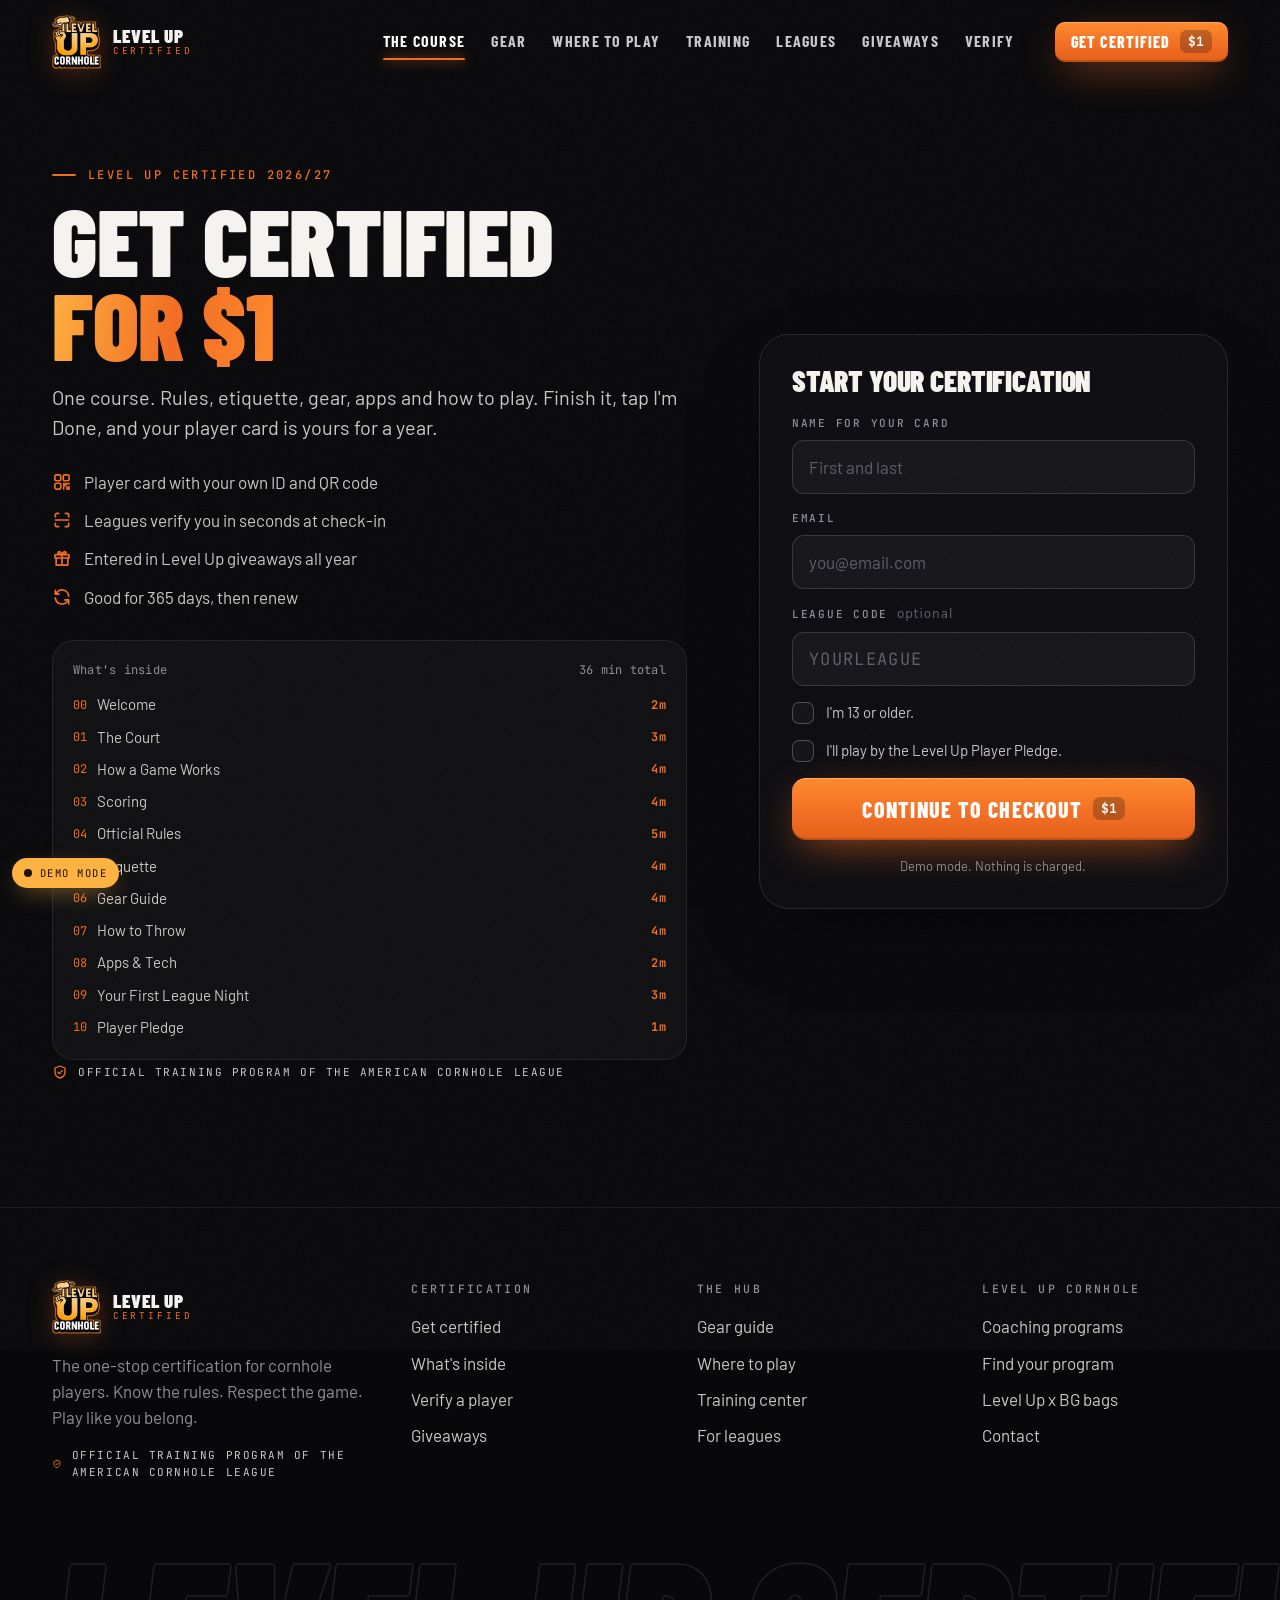
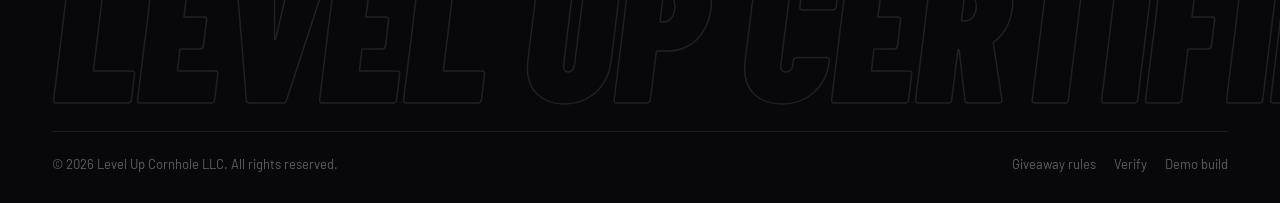
==== commit 42f21868: "Build the $1 course: signup, demo checkout, dashboard, 11 modules, the finish and the player card Ad" ====
--- a/certify/index.html
+++ b/certify/index.html
@@ -4,38 +4,39 @@
 <meta charset="UTF-8">
 <meta name="viewport" content="width=device-width, initial-scale=1, viewport-fit=cover">
 <title>The Course | Level Up Certified</title>
-<meta name="description" content="The one-stop certification for cornhole players. Rules, etiquette, gear and how to play. $1. Good for a year.">
+<meta name="description" content="Pay $1, go through the course, tap I'm Done and get your Level Up Certified player card.">
 <meta name="robots" content="noindex, nofollow">
 <meta name="theme-color" content="#08080A">
 <meta name="color-scheme" content="dark">
 <meta property="og:type" content="website">
-<meta property="og:title" content="Level Up Certified">
-<meta property="og:description" content="Rules. Etiquette. Gear. How to play. Get certified for $1.">
-<meta property="og:image" content="../assets/img/og.jpg">
+<meta property="og:site_name" content="Level Up Certified">
+<meta property="og:title" content="Get Level Up Certified">
+<meta property="og:description" content="Rules. Etiquette. Gear. How to play. $1, good for a year.">
+<meta property="og:image" content="https://hamannlpcornhole-beep.github.io/level-up-certified/assets/img/og-certified.jpg">
+<meta name="twitter:card" content="summary_large_image">
+<link rel="manifest" href="../manifest.webmanifest">
+<meta name="apple-mobile-web-app-capable" content="yes">
+<meta name="apple-mobile-web-app-status-bar-style" content="black-translucent">
+<meta name="apple-mobile-web-app-title" content="LU Certified">
 <link rel="icon" type="image/png" href="../assets/img/icon.png">
-<link rel="apple-touch-icon" href="../assets/img/icon.png">
+<link rel="apple-touch-icon" href="../assets/img/icon-192.png">
 <link rel="preconnect" href="https://fonts.googleapis.com">
 <link rel="preconnect" href="https://fonts.gstatic.com" crossorigin>
-<link rel="preconnect" href="https://cdn.jsdelivr.net" crossorigin>
 <link href="https://fonts.googleapis.com/css2?family=Barlow+Condensed:ital,wght@0,600;0,700;0,800;0,900;1,800;1,900&family=Barlow:wght@400;500;600;700&family=JetBrains+Mono:wght@500;700&display=swap" rel="stylesheet">
 <link rel="stylesheet" href="../assets/css/site.css">
+<link rel="stylesheet" href="../assets/css/course-widgets.css">
+<link rel="stylesheet" href="../assets/css/course.css">
 <script>document.documentElement.classList.add('js')</script>
 </head>
 <body data-page="certify">
 <div data-nav></div>
 <main id="main">
-  <section class="page-hero">
-    <div class="rings"><i></i><i></i><i></i><i></i><i></i></div>
-    <div class="bg-word">The</div>
-    <div class="wrap">
-      <nav class="crumbs"><a href="../">Home</a><i></i><span>The Course</span></nav>
-      <h1 class="display h-1">Get Level Up Certified</h1>
-      <p class="lead">The $1 course, your progress, and your player card.</p>
-      <div class="actions"><span class="chip chip-orange"><i class="dot"></i> Building this page right now</span></div>
-    </div>
-  </section>
+  <div id="app" class="course" aria-live="polite">
+    <section class="enroll"><div class="wrap"><p class="lead">Loading your course.</p></div></section>
+  </div>
 </main>
 <div data-footer></div>
 <script type="module" src="../assets/js/site.js"></script>
+<script type="module" src="../assets/js/course/app.js"></script>
 </body>
 </html>
--- a/assets/css/site.css
+++ b/assets/css/site.css
@@ -92,7 +92,7 @@
 /* 3 · TYPE ------------------------------------------------------------ */
 .display{font-family:var(--display); font-weight:900; text-transform:uppercase; line-height:.88; letter-spacing:-.005em}
 .display.it,.it{font-style:italic}
-.h-hero{font-size:clamp(62px,10.6vw,164px)}
+.h-hero{font-size:clamp(60px,9.2vw,146px)}
 .h-1{font-size:clamp(50px,7.4vw,108px)}
 .h-2{font-size:clamp(42px,5.8vw,80px)}
 .h-3{font-size:clamp(32px,3.6vw,48px)}
@@ -343,14 +343,15 @@
   background-size:64px 64px; -webkit-mask-image:linear-gradient(to top, #000 10%, transparent 80%); mask-image:linear-gradient(to top, #000 10%, transparent 80%)}
 .hero.has-3d .hero-grid-floor{display:none}
 .hero-shade{position:absolute; inset:0; z-index:1; pointer-events:none;
-  background:linear-gradient(180deg, rgba(8,8,10,.55) 0%, rgba(8,8,10,0) 22%, rgba(8,8,10,0) 42%, rgba(8,8,10,.82) 70%, var(--ink) 96%)}
+  background:linear-gradient(180deg, rgba(8,8,10,.6) 0%, rgba(8,8,10,.1) 18%, rgba(8,8,10,.25) 38%, rgba(8,8,10,.9) 58%, var(--ink) 88%)}
 @media (min-width:980px){
   .hero{align-items:center}
   .hero-shade{background:linear-gradient(90deg, rgba(8,8,10,.92) 0%, rgba(8,8,10,.55) 34%, rgba(8,8,10,0) 58%), linear-gradient(180deg, rgba(8,8,10,.5) 0%, rgba(8,8,10,0) 20%, rgba(8,8,10,0) 76%, var(--ink) 100%)}
 }
 .hero-inner{position:relative; z-index:2; width:100%; padding-top:calc(var(--nav-h) + 40vh); padding-bottom:56px}
 @media (min-width:980px){ .hero-inner{padding-top:calc(var(--nav-h) + 40px); padding-bottom:80px} }
-.hero-copy{max-width:720px}
+.hero-copy{max-width:900px}
+.hero-copy .lead{max-width:560px}
 .hero h1{margin-top:18px}
 .hero h1 .line{display:block; overflow:hidden; padding-bottom:.04em}
 .hero h1 .line > span{display:inline-block; transform:translateY(105%); animation:rise 1s var(--ease-out) forwards}
@@ -365,18 +366,50 @@
 .fade-in{opacity:0; animation:fadein 1s var(--ease-out) forwards}
 .d1{animation-delay:.35s}.d2{animation-delay:.5s}.d3{animation-delay:.65s}.d4{animation-delay:.8s}
 @keyframes fadein{from{opacity:0; transform:translateY(14px)} to{opacity:1; transform:none}}
-.hero-hud{position:absolute; z-index:2; right:20px; top:calc(var(--nav-h) + 18px); display:grid; gap:10px; justify-items:end; pointer-events:none}
-@media (min-width:980px){ .hero-hud{right:32px; top:auto; bottom:92px} }
-.hud-box{display:grid; gap:6px; min-width:150px; padding:12px 14px; border-radius:14px; background:rgba(12,12,15,.55); border:1px solid rgba(255,255,255,.1); backdrop-filter:blur(12px); -webkit-backdrop-filter:blur(12px)}
-.hud-box .lbl{font-family:var(--mono); font-size:10px; letter-spacing:.2em; text-transform:uppercase; color:var(--muted); display:flex; align-items:center; gap:8px}
-.hud-box .val{font-family:var(--display); font-weight:900; font-size:34px; line-height:.9; font-variant-numeric:tabular-nums}
-.hud-box .val small{font-size:15px; color:var(--muted); font-weight:700; margin-left:4px}
-.hud-bags{display:flex; gap:6px}
-.hud-bags i{width:16px; height:16px; border-radius:4px; border:1.5px solid rgba(255,255,255,.25); transition:background .3s, border-color .3s, box-shadow .3s}
-.hud-bags i.in{background:var(--orange); border-color:var(--orange); box-shadow:0 0 12px var(--orange)}
-.hud-bags i.on{background:var(--amber); border-color:var(--amber)}
-.hud-bags i.off{background:rgba(255,255,255,.12); border-color:rgba(255,255,255,.18)}
-@media (max-width:979px){ .hud-box{min-width:0; padding:9px 11px} .hud-box .val{font-size:26px} .hud-spec{display:none} }
+.hero-hud{position:absolute; z-index:3; right:12px; top:calc(var(--nav-h) + 12px); display:grid; gap:10px; justify-items:end; pointer-events:none}
+@media (min-width:980px){ .hero-hud{right:32px; top:auto; bottom:96px} }
+
+/* broadcast scorebug */
+.scorebug{
+  width:min(330px, calc(100vw - 24px)); overflow:hidden; border-radius:12px;
+  background:linear-gradient(180deg, rgba(14,14,18,.93), rgba(9,9,12,.93));
+  border:1px solid rgba(255,255,255,.14);
+  box-shadow:0 22px 60px -26px #000, inset 0 1px 0 rgba(255,255,255,.12);
+  backdrop-filter:blur(14px); -webkit-backdrop-filter:blur(14px);
+  font-family:var(--mono); transform-origin:100% 100%;
+}
+.sb-head{display:flex; align-items:center; gap:8px; padding:7px 10px; background:linear-gradient(90deg, rgba(243,108,33,.25), rgba(243,108,33,0)); border-bottom:1px solid rgba(255,255,255,.1); font-size:9.5px; letter-spacing:.16em; text-transform:uppercase; color:var(--text-2)}
+.sb-live{display:inline-flex; align-items:center; gap:6px; color:#fff; font-weight:700}
+.sb-live i{width:7px; height:7px; border-radius:50%; background:var(--red); box-shadow:0 0 10px var(--red); animation:blink 1.6s infinite}
+.sb-event{flex:1; overflow:hidden; white-space:nowrap; text-overflow:ellipsis; color:var(--muted)}
+.sb-rd b{color:var(--amber)}
+.sb-row{display:grid; grid-template-columns:4px 1fr auto auto auto; align-items:center; gap:9px; padding:8px 10px 8px 0; border-bottom:1px solid rgba(255,255,255,.07); transition:background .3s}
+.sb-row .sb-flag{width:4px; align-self:stretch; border-radius:0 3px 3px 0}
+.sb-row[data-team="o"] .sb-flag{background:linear-gradient(180deg,#FF8A2B,#D9540F); box-shadow:0 0 14px rgba(243,108,33,.6)}
+.sb-row[data-team="w"] .sb-flag{background:linear-gradient(180deg,#D8D6D1,#8B8A87)}
+.sb-name{font-family:var(--display); font-weight:800; font-size:17px; letter-spacing:.06em; text-transform:uppercase; color:#fff; white-space:nowrap; overflow:hidden; text-overflow:ellipsis}
+.sb-bags{display:flex; gap:3px}
+.sb-bags i{width:11px; height:11px; border-radius:3px; border:1px solid rgba(255,255,255,.22); transition:background .25s, box-shadow .25s, border-color .25s, transform .25s}
+.sb-bags i.in{background:var(--orange); border-color:var(--orange); box-shadow:0 0 10px rgba(243,108,33,.9); transform:scale(1.12)}
+.sb-bags i.on{background:rgba(255,178,63,.75); border-color:var(--amber)}
+.sb-bags i.off{background:rgba(255,255,255,.1)}
+.sb-pts{min-width:22px; text-align:center; font-size:12px; font-weight:700; color:var(--amber)}
+.sb-score{min-width:42px; padding:4px 0; text-align:center; font-family:var(--display); font-weight:900; font-size:26px; line-height:1; color:#fff; background:rgba(255,255,255,.06); border-left:1px solid rgba(255,255,255,.1); border-radius:0 4px 4px 0; font-variant-numeric:tabular-nums}
+.sb-row.is-hot{background:rgba(243,108,33,.14)}
+.sb-score.is-bump{animation:sbBump .5s var(--ease)}
+@keyframes sbBump{0%{transform:scale(1)} 35%{transform:scale(1.28); color:var(--amber)} 100%{transform:scale(1)}}
+.sb-foot{display:flex; align-items:center; justify-content:space-between; gap:8px; padding:6px 10px; font-size:9.5px; letter-spacing:.14em; text-transform:uppercase; color:var(--muted); background:rgba(255,255,255,.03)}
+.sb-shot{color:var(--amber); overflow:hidden; white-space:nowrap; text-overflow:ellipsis}
+.sb-shot.is-new{animation:sbFlash .6s ease}
+@keyframes sbFlash{0%{color:#fff; text-shadow:0 0 12px rgba(255,255,255,.8)} 100%{color:var(--amber)}}
+@media (max-width:979px){
+  .scorebug{width:min(290px, calc(100vw - 24px))}
+  .sb-name{font-size:15px}
+  .sb-score{min-width:36px; font-size:22px}
+  .sb-bags i{width:9px; height:9px}
+}
+@media (max-width:400px){ .sb-bags{display:none} }
+
 .score-pop{position:absolute; z-index:3; left:0; top:0; pointer-events:none; font-family:var(--display); font-weight:900; font-style:italic; font-size:clamp(34px,4vw,58px); line-height:1; color:#fff; text-shadow:0 0 22px rgba(243,108,33,.95), 0 0 2px #000; transform:translate(-50%,-50%); animation:scorepop 1.1s var(--ease-out) forwards}
 .score-pop.big{color:var(--amber); font-size:clamp(40px,5vw,76px)}
 @keyframes scorepop{0%{opacity:0; transform:translate(-50%,-30%) scale(.6)} 20%{opacity:1; transform:translate(-50%,-70%) scale(1.08)} 100%{opacity:0; transform:translate(-50%,-160%) scale(1)}}
@@ -614,9 +647,9 @@
   content:""; position:absolute; inset:0; z-index:6; border-radius:inherit; padding:1.5px; pointer-events:none;
   background:linear-gradient(150deg, rgba(255,178,63,.95), rgba(243,108,33,.25) 30%, rgba(122,243,255,.35) 55%, rgba(255,122,224,.35) 75%, rgba(255,178,63,.9));
   -webkit-mask:linear-gradient(#000 0 0) content-box,linear-gradient(#000 0 0); -webkit-mask-composite:xor; mask-composite:exclude}
-.holo-foil{position:absolute; inset:0; z-index:4; pointer-events:none; mix-blend-mode:color-dodge; opacity:calc(.12 + var(--hover) * .38);
+.holo-foil{position:absolute; inset:0; z-index:4; pointer-events:none; mix-blend-mode:color-dodge; opacity:calc(.06 + var(--hover) * .26);
   background:
-    repeating-linear-gradient(118deg, rgba(255,122,224,.9) 0%, rgba(122,243,255,.9) 8%, rgba(255,233,122,.9) 16%, rgba(122,255,170,.9) 24%, rgba(255,122,224,.9) 32%),
+    repeating-linear-gradient(118deg, rgba(255,138,43,.9) 0%, rgba(255,122,224,.85) 8%, rgba(122,243,255,.85) 16%, rgba(255,210,120,.9) 24%, rgba(255,138,43,.9) 32%),
     repeating-linear-gradient(28deg, rgba(0,0,0,.6) 0 2px, transparent 2px 5px);
   background-size:400% 400%, 100% 100%; background-position:var(--mx) var(--my), 0 0; background-blend-mode:overlay;
   -webkit-mask-image:linear-gradient(180deg, #000 0%, rgba(0,0,0,.45) 55%, #000 100%); mask-image:linear-gradient(180deg, #000 0%, rgba(0,0,0,.45) 55%, #000 100%); transition:opacity .4s}
--- a/assets/css/course-widgets.css
+++ b/assets/css/course-widgets.css
@@ -0,0 +1,178 @@
+/* =====================================================================
+   Level Up Certified: interactive pieces inside the course modules
+   ===================================================================== */
+.wg{display:grid; gap:18px; padding:20px; border-radius:var(--r-lg); background:linear-gradient(180deg, rgba(255,255,255,.045), rgba(255,255,255,.012)); border:1px solid var(--line)}
+@media (min-width:760px){ .wg{padding:26px} }
+.wg .big-val{font-family:var(--mono); font-weight:700; font-size:clamp(26px,4vw,34px); color:var(--amber); letter-spacing:.04em}
+.o-dot,.w-dot{display:inline-block; width:11px; height:11px; border-radius:4px; vertical-align:-1px}
+.o-dot{background:linear-gradient(160deg,#FF8A2B,#D9540F)}
+.w-dot{background:linear-gradient(160deg,#F2EEE6,#B9B5AC)}
+
+/* segmented control + tabs */
+.seg{display:inline-flex; padding:4px; border-radius:12px; background:rgba(255,255,255,.05); border:1px solid var(--line-2); gap:4px}
+.seg-btn{padding:9px 16px; border-radius:9px; font-family:var(--display); font-weight:800; font-size:16px; letter-spacing:.06em; text-transform:uppercase; color:var(--muted); transition:background .25s, color .25s}
+.seg-btn.is-on{background:linear-gradient(180deg,var(--orange-hot),var(--orange)); color:#fff; box-shadow:0 8px 20px -10px rgba(243,108,33,.9)}
+.tabs{display:flex; flex-wrap:wrap; gap:6px}
+.tab{padding:8px 14px; border-radius:999px; font-family:var(--display); font-weight:700; font-size:15px; letter-spacing:.06em; text-transform:uppercase; color:var(--text-2); border:1px solid var(--line-2); background:rgba(255,255,255,.02); transition:border-color .2s, color .2s, background .2s}
+.tab:hover{color:#fff; border-color:var(--line-3)}
+.tab.is-on{color:#fff; border-color:var(--orange); background:var(--orange-a10)}
+
+/* court */
+.court-grid{display:grid; gap:20px}
+@media (min-width:860px){ .court-grid{grid-template-columns:minmax(0,1fr) minmax(0,1.1fr); align-items:center; gap:32px} }
+.court-stage{position:relative; justify-self:center; width:min(260px,72vw)}
+.court-map{width:100%; height:auto}
+.spot{position:absolute; transform:translate(-50%,-50%); width:30px; height:30px; border-radius:50%; display:grid; place-items:center; background:rgba(8,8,10,.75); border:1.5px solid var(--orange); color:var(--amber); font-family:var(--mono); font-size:12px; font-weight:700; cursor:pointer; transition:transform .25s var(--ease), background .25s}
+.spot::after{content:""; position:absolute; inset:-4px; border-radius:50%; border:1px solid rgba(243,108,33,.45); animation:spotPulse 2.4s infinite}
+@keyframes spotPulse{0%{transform:scale(.85); opacity:.9} 70%,100%{transform:scale(1.5); opacity:0}}
+.spot:hover,.spot.is-on{background:var(--orange); color:#fff; transform:translate(-50%,-50%) scale(1.12)}
+.spot.is-on::after{animation:none}
+.court-info{display:grid; gap:12px; justify-items:start; padding:20px; border-radius:var(--r); background:rgba(255,255,255,.03); border:1px solid var(--line); min-height:180px}
+.side-view{width:100%; max-width:260px; margin-top:6px}
+
+/* lanes */
+.lane-stage{position:relative}
+.lane-map{width:100%; height:auto}
+.lane-players{position:absolute; inset:0}
+.pl{position:absolute; transform:translate(-50%,-50%); padding:5px 9px; border-radius:999px; font-family:var(--mono); font-size:10px; letter-spacing:.1em; text-transform:uppercase; white-space:nowrap; transition:left .5s var(--ease), top .5s var(--ease)}
+.pl-o{background:linear-gradient(160deg,#FF8A2B,#D9540F); color:#fff}
+.pl-w{background:#EDE9E1; color:#17171B}
+.lane-caption{font-size:15px}
+
+/* round walkthrough */
+.round-track{display:flex; gap:6px; flex-wrap:wrap}
+.rb{width:26px; height:26px; border-radius:7px; border:1.5px dashed rgba(255,255,255,.2); transition:background .3s, border-color .3s, transform .3s}
+.rb.is-on{border-style:solid; transform:translateY(-2px)}
+.rb-o.is-on{background:linear-gradient(160deg,#FF8A2B,#D9540F); border-color:transparent; box-shadow:0 6px 16px -8px rgba(243,108,33,.9)}
+.rb-w.is-on{background:#EDE9E1; border-color:transparent}
+.round-body{display:grid; gap:12px}
+.round-text{min-height:3em}
+.round-score{display:flex; gap:18px; flex-wrap:wrap; font-size:15px; color:var(--text-2)}
+.round-score b.mono{color:#fff; font-size:18px; margin-left:6px}
+
+/* scorer */
+.score-panes{display:grid}
+.board-svg{width:100%; height:auto; touch-action:manipulation; cursor:crosshair}
+.board-svg .deck{fill:#15151A; stroke:#F36C21; stroke-width:2.5}
+.board-svg .deck-in{fill:none; stroke:rgba(243,108,33,.2); stroke-width:1.5}
+.board-svg .hole{fill:#07050B; stroke:#F4F1EA; stroke-width:4}
+.board-svg .sbag rect{fill:#E9601A; stroke:rgba(0,0,0,.35); stroke-width:1.5}
+.board-svg .sbag .st{fill:none; stroke:rgba(255,255,255,.55); stroke-width:2; stroke-dasharray:5 4}
+.board-svg .sb-w rect{fill:#23252C}
+.board-svg .sb-w .st{stroke:rgba(255,255,255,.35)}
+.board-svg .sbag.is-off{opacity:.45}
+.board-svg .hole-count .hole-fill{fill:#0B0B0E; stroke:var(--amber); stroke-width:3}
+.board-svg .hole-count text{fill:var(--amber); font-family:var(--mono); font-weight:700; font-size:26px}
+.board-stage,.quiz-stage{display:grid; gap:14px; justify-items:center}
+.board-stage .board-svg,.quiz-stage .board-svg{max-width:min(320px,78vw)}
+@media (min-width:860px){ .quiz-stage{grid-template-columns:minmax(0,.9fr) minmax(0,1.1fr); align-items:center; gap:28px} }
+.stage-hint{font-size:11px; letter-spacing:.16em; text-transform:uppercase; color:var(--muted)}
+.side-pick{display:flex; gap:8px; flex-wrap:wrap}
+.side-btn{display:inline-flex; align-items:center; gap:9px; padding:10px 14px; border-radius:11px; border:1px solid var(--line-2); background:rgba(255,255,255,.03); color:var(--text-2); font-weight:600; transition:border-color .2s, background .2s, color .2s}
+.side-btn.is-on{border-color:var(--orange); background:var(--orange-a10); color:#fff}
+.side-btn .mono{font-size:12px; color:var(--muted)}
+.score-out{display:grid; grid-template-columns:1fr 1.4fr 1fr; gap:10px; align-items:center; padding:16px; border-radius:var(--r); background:rgba(255,255,255,.03); border:1px solid var(--line); text-align:center}
+.score-col{display:grid; gap:4px}
+.score-col b{font-family:var(--mono); font-weight:700; font-size:28px; color:#fff}
+.score-res{display:grid; gap:4px}
+.score-res b{font-size:clamp(18px,2.4vw,24px)}
+.quiz-side{display:grid; gap:12px; justify-items:start}
+.quiz-opts{display:grid; gap:8px; width:100%}
+.quiz-why{font-size:14.5px; min-height:2.6em}
+
+/* legal or foul */
+.foul-head{display:flex; justify-content:space-between; gap:10px}
+.foul-stack{position:relative; min-height:210px}
+.fcard{position:absolute; inset:0; display:grid; gap:10px; align-content:center; padding:26px; border-radius:var(--r-lg); background:linear-gradient(160deg,#1C1C22,#111116); border:1px solid var(--line-2); box-shadow:0 24px 50px -30px #000; touch-action:pan-y; user-select:none}
+.fcard p{font-family:var(--display); font-weight:800; font-size:clamp(24px,3.4vw,32px); line-height:1.05; text-transform:uppercase}
+.fcard.is-behind{transform:scale(.94) translateY(14px); opacity:.5; z-index:0}
+.fcard.is-live{z-index:1; cursor:grab}
+.fcard.is-drag{cursor:grabbing; transition:none}
+.fcard.hint-legal{border-color:rgba(52,224,140,.7); box-shadow:0 0 0 2px rgba(52,224,140,.25), 0 24px 50px -30px #000}
+.fcard.hint-foul{border-color:rgba(255,80,101,.7); box-shadow:0 0 0 2px rgba(255,80,101,.25), 0 24px 50px -30px #000}
+.fcard.fly-right{animation:flyR .45s var(--ease) forwards}
+.fcard.fly-left{animation:flyL .45s var(--ease) forwards}
+@keyframes flyR{to{transform:translateX(130%) rotate(16deg); opacity:0}}
+@keyframes flyL{to{transform:translateX(-130%) rotate(-16deg); opacity:0}}
+.fcard.is-done{position:relative; text-align:center; justify-items:center}
+.foul-actions{display:grid; grid-template-columns:1fr 1fr; gap:10px}
+.fb-foul{border-color:rgba(255,80,101,.5); color:#FFC9D0}
+.fb-foul:hover{border-color:var(--red); background:rgba(255,80,101,.12)}
+.foul-why{min-height:3em; font-size:15px}
+
+/* etiquette scenarios */
+.et-card{display:grid; gap:14px}
+.et-opts{display:grid; gap:8px}
+.et-why{font-size:15px}
+
+/* bag anatomy */
+.bag-grid{display:grid; gap:20px}
+@media (min-width:760px){ .bag-grid{grid-template-columns:minmax(0,.85fr) minmax(0,1.15fr); align-items:center; gap:28px} }
+.bag-art{justify-self:center; width:min(230px,62vw)}
+.bag-art svg{width:100%; height:auto}
+.bag-art .ba-dim,.bag-art .ba-stamp,.bag-art .ba-back{opacity:0; transition:opacity .35s}
+.bag-art[data-focus="size"] .ba-dim{opacity:1}
+.bag-art[data-focus="stamp"] .ba-stamp{opacity:1}
+.bag-art[data-focus="sides"] .ba-back{opacity:1}
+.bag-art[data-focus="fill"] .ba-front,.bag-art[data-focus="weight"] .ba-front{filter:drop-shadow(0 0 18px rgba(243,108,33,.45))}
+.bag-art[data-focus="thick"] .ba-front{transform:translateY(6px) scaleY(.94)}
+.bag-art .ba-front{transition:transform .35s var(--ease), filter .35s}
+.bag-side{display:grid; gap:14px}
+.bag-info{display:grid; gap:8px; min-height:110px}
+
+/* collab card */
+.collab-card{display:grid; gap:18px; padding:20px; border-radius:var(--r-lg); background:linear-gradient(150deg, rgba(243,108,33,.18), rgba(255,255,255,.02) 65%); border:1px solid var(--orange-a35)}
+@media (min-width:640px){ .collab-card{grid-template-columns:150px 1fr; align-items:center} }
+.collab-art{position:relative; height:140px}
+.cb{position:absolute; width:74px; height:74px; border-radius:16px; background:linear-gradient(160deg,#FF8A2B,#D9540F); box-shadow:0 12px 26px -14px #000, inset 0 0 0 5px rgba(255,255,255,.12)}
+.cb2{background:linear-gradient(160deg,#2A2C34,#15161B)}
+.cb1{left:6%; top:14%; transform:rotate(-14deg)}
+.cb2{left:30%; top:6%; transform:rotate(8deg)}
+.cb3{left:24%; top:44%; transform:rotate(-4deg)}
+.cb4{left:50%; top:36%; transform:rotate(16deg); background:linear-gradient(160deg,#2A2C34,#15161B)}
+.collab-copy{display:grid; gap:10px; justify-items:start}
+
+/* throw steps + checklists */
+.steps-list{list-style:none; display:grid; gap:10px}
+.tstep{display:grid; grid-template-columns:auto 1fr; gap:6px 16px; padding:18px; border-radius:var(--r); background:rgba(255,255,255,.03); border:1px solid var(--line); transition:border-color .3s, background .3s}
+.tstep.is-done{border-color:rgba(52,224,140,.35); background:rgba(52,224,140,.06)}
+.tstep-n{font-size:15px; color:var(--orange); font-weight:700}
+.tstep-body{display:grid; gap:6px}
+.tstep-check,.check-row{grid-column:1/-1; justify-self:start; display:inline-flex; align-items:center; gap:10px; padding:9px 14px; border-radius:999px; border:1px solid var(--line-2); background:rgba(255,255,255,.03); color:var(--text-2); font-size:14.5px; transition:border-color .2s, color .2s, background .2s}
+.tstep-check .tick,.check-row .tick{width:18px; height:18px; border-radius:6px; border:1.5px solid var(--line-3); display:grid; place-items:center; flex-shrink:0; transition:background .2s, border-color .2s}
+.tstep-check[aria-pressed="true"],.check-row.is-on,.check-row[aria-pressed="true"]{border-color:var(--green); color:#CFFCE4; background:rgba(52,224,140,.1)}
+.tstep-check[aria-pressed="true"] .tick,.check-row.is-on .tick,.check-row[aria-pressed="true"] .tick{background:var(--green); border-color:var(--green)}
+.tstep-check[aria-pressed="true"] .tick::after,.check-row.is-on .tick::after,.check-row[aria-pressed="true"] .tick::after{content:""; width:9px; height:5px; border-left:2px solid #04140B; border-bottom:2px solid #04140B; transform:rotate(-45deg) translate(1px,-1px)}
+.steps-bar{display:flex; align-items:center; gap:14px}
+.steps-bar .xpbar{flex:1}
+.check-list,.pledge-list{list-style:none; display:grid; gap:8px}
+.check-list .check-row,.pledge-list .check-row{width:100%; justify-self:stretch; text-align:left; border-radius:12px}
+.ready{font-family:var(--display); font-weight:900; font-size:22px; text-transform:uppercase; color:var(--green)}
+
+/* app cards */
+.app-card{display:grid; gap:14px; padding:20px; border-radius:var(--r-lg); background:rgba(255,255,255,.03); border:1px solid var(--line); align-content:start; transition:border-color .3s}
+.app-card.is-got{border-color:rgba(52,224,140,.35)}
+.app-top{display:flex; align-items:center; gap:14px}
+.app-glyph{display:grid; place-items:center; width:54px; height:54px; border-radius:14px; background:linear-gradient(160deg, rgba(243,108,33,.9), rgba(199,74,15,.9)); color:#fff; flex-shrink:0}
+.app-glyph svg{width:26px; height:26px}
+
+/* ppr */
+.ppr-grid{display:grid; gap:20px}
+@media (min-width:760px){ .ppr-grid{grid-template-columns:1fr 1fr; align-items:center} }
+.ppr-inputs{display:grid; gap:12px}
+.ppr-gauge{position:relative; justify-self:center; width:min(260px,70vw)}
+.ppr-gauge svg{width:100%; height:auto}
+.ppr-gauge [data-arc]{transition:stroke-dashoffset .6s var(--ease-out)}
+.ppr-num{position:absolute; left:0; right:0; bottom:6%; display:grid; justify-items:center}
+.ppr-num b{font-size:clamp(40px,7vw,56px); line-height:1}
+
+/* formats */
+.fmt-body{display:grid; gap:16px; align-items:center}
+@media (min-width:640px){ .fmt-body{grid-template-columns:150px 1fr; gap:24px} }
+.fmt-art{justify-self:center; width:150px}
+.fmt-art svg{width:100%; height:auto}
+
+/* pledge */
+.pledge-sign{display:grid; gap:12px; padding-top:6px}
+.pledge-signed{display:grid; gap:10px; justify-items:start}
+.sig{font-family:var(--display); font-weight:900; font-style:italic; font-size:clamp(34px,7vw,52px); line-height:1; color:#fff; padding:6px 0 10px; border-bottom:2px solid var(--orange); min-width:min(320px,80%)}
--- a/assets/css/course.css
+++ b/assets/css/course.css
@@ -0,0 +1,210 @@
+/* =====================================================================
+   Level Up Certified: the course app
+   enroll · checkout · dashboard · module · the finish · player card
+   ===================================================================== */
+
+.course{min-height:100svh; padding-top:var(--nav-h); opacity:0; transform:translateY(8px); transition:opacity .45s var(--ease-out), transform .45s var(--ease-out)}
+.course.is-in{opacity:1; transform:none}
+.spinner{display:inline-block; width:16px; height:16px; border-radius:50%; border:2px solid rgba(255,255,255,.35); border-top-color:#fff; animation:spin .7s linear infinite; vertical-align:-3px; margin-right:6px}
+.xp-float{position:fixed; z-index:140; transform:translate(-50%,-50%); font-family:var(--display); font-weight:900; font-style:italic; font-size:34px; color:var(--amber); text-shadow:0 0 18px rgba(255,178,63,.8); pointer-events:none; animation:xpfloat 1.3s var(--ease-out) forwards}
+@keyframes xpfloat{0%{opacity:0; transform:translate(-50%,-50%) scale(.7)} 25%{opacity:1; transform:translate(-50%,-140%) scale(1.1)} 100%{opacity:0; transform:translate(-50%,-260%) scale(1)}}
+
+/* ---------- enroll ---------- */
+.enroll{padding:48px 0 90px}
+@media (min-width:980px){ .enroll{padding:72px 0 120px} }
+.enroll-h{margin-top:14px}
+.enroll .lead{margin-top:18px}
+.perk-list{list-style:none; display:grid; gap:12px; margin-top:26px}
+.perk-list li{display:flex; align-items:center; gap:12px; color:var(--text-2)}
+.perk-list svg{width:20px; height:20px; color:var(--orange); flex-shrink:0}
+.mini-mods{margin-top:30px; padding:20px; border-radius:var(--r-lg); background:rgba(255,255,255,.03); border:1px solid var(--line)}
+.mini-mods ol{list-style:none; display:grid; gap:9px; margin-top:14px}
+.mini-mods li{display:flex; align-items:center; gap:10px; font-size:15px; color:var(--text-2)}
+.mini-mods li .mono{color:var(--orange); font-size:12px}
+.mini-mods li b{margin-left:auto}
+.enroll-form{display:grid; gap:16px; padding:26px; border-radius:var(--r-xl); box-shadow:var(--shadow)}
+@media (min-width:760px){ .enroll-form{padding:32px} }
+.enroll-form h2{margin-bottom:4px}
+.league-hint{color:var(--amber)}
+
+/* checkout modal */
+.co-line{display:flex; align-items:center; justify-content:space-between; gap:16px; padding:14px 0; border-bottom:1px solid var(--line)}
+.co-line div{display:grid; gap:3px}
+.co-line span{font-size:13px; color:var(--muted)}
+.co-line.total{border-bottom:0; padding-top:16px; font-family:var(--display); font-size:22px; text-transform:uppercase}
+.co-line.total .mono{font-size:22px}
+#payBtn{margin-top:16px}
+#payBtn.is-paid{background:linear-gradient(180deg,#5CF0A6,var(--green)); color:#04140B}
+#payBtn svg{width:20px; height:20px}
+
+/* ---------- dashboard ---------- */
+.dash-wrap{padding:28px 0 90px}
+.dash-top{display:grid; gap:16px; margin-bottom:20px}
+@media (min-width:1040px){ .dash-top{grid-template-columns:1.6fr .9fr; align-items:start} }
+.hud-card{display:grid; gap:20px; padding:24px; border-radius:var(--r-xl)}
+@media (min-width:760px){ .hud-card{grid-template-columns:1fr auto; align-items:center; padding:28px 30px} }
+.hud-id{display:flex; align-items:center; gap:16px; min-width:0}
+.hud-id h1{margin-bottom:8px; overflow-wrap:anywhere}
+.avatar{display:grid; place-items:center; width:58px; height:58px; flex-shrink:0; border-radius:16px; font-family:var(--display); font-weight:900; font-size:24px; color:#fff; background:linear-gradient(160deg,var(--orange-hot),var(--ember)); box-shadow:var(--glow)}
+.hud-stats{display:grid; grid-template-columns:repeat(3,1fr); gap:10px; grid-column:1/-1; padding-top:18px; border-top:1px solid var(--line)}
+.hud-stats div{display:grid; gap:4px}
+.hud-stats b{font-size:20px}
+.hud-next{grid-column:1/-1; display:grid; gap:8px}
+.ring-label b{line-height:1}
+.side-card{display:grid; gap:14px; justify-items:center; padding:22px; border-radius:var(--r-xl); text-align:center}
+.card-ghost{width:100%; max-width:240px; aspect-ratio:5/7; border-radius:20px; border:1px dashed rgba(255,255,255,.18); background:repeating-linear-gradient(135deg, rgba(255,255,255,.03) 0 12px, transparent 12px 24px); display:grid; place-items:center}
+.ghost-inner{display:grid; place-items:center; width:58px; height:58px; border-radius:50%; background:rgba(255,255,255,.05); color:var(--muted)}
+.ghost-inner svg{width:26px; height:26px}
+.mini-card{width:100%; display:grid; place-items:center}
+.mini-card .holo{width:min(210px,70%)}
+
+.continue-card{display:grid; gap:0; border-radius:var(--r-xl); overflow:hidden; border:1px solid var(--orange-a35); background:linear-gradient(140deg, rgba(243,108,33,.16), rgba(255,255,255,.02) 60%); transition:transform .35s var(--ease), box-shadow .35s}
+@media (min-width:860px){ .continue-card{grid-template-columns:.9fr 1.1fr; align-items:center} }
+.continue-card:hover{transform:translateY(-4px); box-shadow:0 30px 60px -30px rgba(243,108,33,.5)}
+.cc-video{padding:16px}
+.cc-copy{display:grid; gap:10px; padding:20px 24px 24px; justify-items:start}
+@media (min-width:860px){ .cc-copy{padding:28px 32px} }
+
+.track{margin-top:36px}
+.track-h{margin-bottom:18px}
+.track-list{list-style:none; display:grid; gap:10px; position:relative}
+.track-list::before{content:""; position:absolute; left:27px; top:24px; bottom:24px; width:2px; background:linear-gradient(var(--orange-a35), rgba(255,255,255,.06)); z-index:0}
+.tnode{position:relative; z-index:1}
+.tnode > a{display:flex; align-items:center; gap:16px; padding:16px; border-radius:var(--r-lg); background:rgba(255,255,255,.028); border:1px solid var(--line); transition:transform .3s var(--ease), border-color .3s, background .3s}
+.tnode > a:hover{transform:translateX(4px); border-color:var(--orange-a35); background:rgba(243,108,33,.07)}
+.tnode-dot{display:grid; place-items:center; width:38px; height:38px; flex-shrink:0; border-radius:50%; background:var(--ink-3); border:2px solid var(--line-2); color:var(--muted); font-family:var(--mono); font-size:13px}
+.tnode-dot svg{width:20px; height:20px}
+.tnode.is-done .tnode-dot{background:linear-gradient(160deg,var(--orange-hot),var(--ember)); border-color:transparent; color:#fff; box-shadow:0 0 20px rgba(243,108,33,.55)}
+.tnode.is-next .tnode-dot{border-color:var(--orange); color:var(--orange); animation:pulseRing 2.2s infinite}
+@keyframes pulseRing{0%{box-shadow:0 0 0 0 rgba(243,108,33,.5)} 70%,100%{box-shadow:0 0 0 12px rgba(243,108,33,0)}}
+.tnode-body{display:grid; gap:4px; min-width:0}
+.tnode-body b{line-height:1}
+.tnode-end{margin-left:auto; display:flex; align-items:center; color:var(--muted)}
+.tnode-end svg{width:20px; height:20px}
+.tnode.tfinish > a{border-style:dashed; opacity:.75}
+.tnode.tfinish.is-ready > a{border-style:solid; opacity:1; border-color:var(--orange); background:linear-gradient(140deg, rgba(243,108,33,.25), rgba(255,255,255,.02)); box-shadow:0 20px 50px -28px rgba(243,108,33,.8)}
+.tnode.tfinish.is-ready .tnode-dot{background:linear-gradient(160deg,var(--orange-hot),var(--ember)); color:#fff; border-color:transparent}
+
+/* ---------- module ---------- */
+.mod-wrap{padding-bottom:110px}
+.mod-bar{position:sticky; top:var(--nav-h); z-index:45; background:rgba(8,8,10,.86); backdrop-filter:blur(14px); -webkit-backdrop-filter:blur(14px); border-bottom:1px solid var(--line)}
+.mod-bar .row{height:52px; gap:12px}
+.mod-bar .mod-list-btn{margin-left:auto}
+.mod-progress{height:3px; background:rgba(255,255,255,.08)}
+.mod-progress i{display:block; height:100%; width:var(--p,0%); background:linear-gradient(90deg,var(--ember),var(--amber)); box-shadow:0 0 12px rgba(243,108,33,.8); transition:width .6s var(--ease-out)}
+@media (min-width:1080px){ .mod-bar{display:none} }
+.mod-grid{display:grid; gap:40px; padding-top:28px}
+@media (min-width:1080px){ .mod-grid{grid-template-columns:270px 1fr; gap:56px; padding-top:44px} }
+.mod-rail{display:none}
+@media (min-width:1080px){
+  .mod-rail{display:grid; gap:18px; align-content:start; position:sticky; top:calc(var(--nav-h) + 24px); max-height:calc(100svh - var(--nav-h) - 48px); overflow:auto; padding-right:6px}
+}
+.rail-progress{display:grid; gap:8px}
+.rail-list{list-style:none; display:grid; gap:2px}
+.rail-list a{display:flex; align-items:center; gap:10px; padding:9px 10px; border-radius:10px; font-size:15px; color:var(--text-2); transition:background .2s, color .2s}
+.rail-list a:hover{background:rgba(255,255,255,.05); color:#fff}
+.rail-list .rl-dot{display:grid; place-items:center; width:26px; height:26px; flex-shrink:0; border-radius:8px; background:rgba(255,255,255,.05); border:1px solid var(--line); font-family:var(--mono); font-size:11px; color:var(--muted)}
+.rail-list .rl-dot svg{width:15px; height:15px}
+.rail-list li.is-done .rl-dot{background:var(--orange-a20); border-color:var(--orange-a35); color:var(--amber)}
+.rail-list li.is-current a{background:rgba(243,108,33,.12); color:#fff}
+.rail-list li.is-current .rl-dot{border-color:var(--orange); color:var(--orange)}
+
+.lesson{min-width:0; max-width:820px}
+.lesson-head{display:grid; gap:14px; margin-bottom:26px}
+.lesson-head h1{margin-top:4px; outline:none}
+.lesson-chips{gap:8px}
+.lesson .vslot{margin-bottom:34px}
+.lesson-body{display:grid; gap:40px}
+.lsec{display:grid; gap:18px}
+.lsec h2{line-height:.95}
+.callout{display:flex; gap:14px; padding:18px 20px; border-radius:var(--r); background:rgba(255,255,255,.04); border:1px solid var(--line-2)}
+.callout svg{width:22px; height:22px; flex-shrink:0; color:var(--text-2)}
+.callout div{color:var(--text-2)}
+.callout-orange{background:rgba(243,108,33,.09); border-color:var(--orange-a35)}
+.callout-orange svg{color:var(--orange)}
+.wg-host{margin-top:4px}
+.pts-grid{display:grid; gap:10px}
+@media (min-width:640px){ .pts-grid{grid-template-columns:repeat(3,1fr)} }
+.pts{display:grid; gap:6px; padding:18px; border-radius:var(--r); background:rgba(243,108,33,.08); border:1px solid var(--orange-a35)}
+.pts b{font-family:var(--display); font-weight:900; font-size:44px; line-height:.9; color:var(--amber)}
+.pts span{font-size:14px; color:var(--text-2)}
+.pts.zero{background:rgba(255,255,255,.04); border-color:var(--line-2)}
+.pts.zero b{color:var(--muted)}
+.rules-link{display:flex; align-items:center; gap:18px}
+.rules-link svg:last-child{width:22px; height:22px; margin-left:auto; color:var(--orange); flex-shrink:0}
+.takeaways{margin-top:40px; padding:24px; border-radius:var(--r-lg); background:linear-gradient(150deg, rgba(243,108,33,.12), rgba(255,255,255,.02)); border:1px solid var(--orange-a35)}
+.takeaways ul{list-style:none; display:grid; gap:12px; margin-top:16px}
+.takeaways li{display:flex; gap:12px; align-items:flex-start; color:var(--text-2)}
+.takeaways svg{width:20px; height:20px; color:var(--orange); flex-shrink:0; margin-top:2px}
+
+.quickcheck{margin-top:40px; padding:24px; border-radius:var(--r-lg); background:rgba(255,255,255,.03); border:1px solid var(--line)}
+.qc-list{display:grid; gap:18px; margin:18px 0}
+.qc{display:grid; gap:12px; padding:18px; border-radius:var(--r); background:rgba(255,255,255,.02); border:1px solid var(--line)}
+.qc-q{font-weight:600; font-size:17px}
+.qc-opts{display:grid; gap:8px}
+.opt{text-align:left; padding:13px 16px; border-radius:12px; background:rgba(255,255,255,.04); border:1px solid var(--line-2); color:var(--text); font-size:15.5px; transition:background .2s, border-color .2s, transform .2s}
+.opt:hover:not(:disabled){background:rgba(255,255,255,.09); border-color:var(--line-3); transform:translateX(3px)}
+.opt:disabled{cursor:default; opacity:.85}
+.opt.is-right{background:var(--green-a15); border-color:rgba(52,224,140,.5); color:#CFFCE4; opacity:1}
+.opt.is-wrong{background:var(--red-a15); border-color:rgba(255,80,101,.5); color:#FFD6DB}
+.qc-why{font-size:15px; color:var(--text-2)}
+
+.complete-bar{position:fixed; left:0; right:0; bottom:0; z-index:60; padding:12px 0 max(12px, env(safe-area-inset-bottom)); background:rgba(8,8,10,.9); backdrop-filter:blur(16px); -webkit-backdrop-filter:blur(16px); border-top:1px solid var(--line)}
+.complete-bar .row{gap:14px}
+.cb-text{display:grid; gap:3px; min-width:0}
+.cb-text b{white-space:nowrap; overflow:hidden; text-overflow:ellipsis}
+@media (max-width:520px){ .cb-text span{display:none} }
+.lesson-nav{display:flex; justify-content:space-between; gap:12px; margin-top:40px; padding-top:24px; border-top:1px solid var(--line)}
+
+/* locked teaser */
+.locked-wrap{padding:40px 0 90px; text-align:left}
+.locked-video{position:relative; margin-top:24px}
+.locked-video .vslot{filter:blur(3px) saturate(.6)}
+.locked-veil{position:absolute; inset:0; display:grid; place-items:center; background:rgba(8,8,10,.5); border-radius:var(--r-lg)}
+.locked-veil svg{width:40px; height:40px; color:#fff}
+.locked-list{list-style:none; display:grid; gap:10px; margin-top:14px}
+.locked-list li{display:flex; gap:10px; align-items:center; color:var(--text-2)}
+.locked-list svg{width:18px; height:18px; color:var(--orange)}
+
+/* ---------- the finish ---------- */
+.done-wrap{padding:50px 0 100px}
+.done-grid{display:grid; grid-template-columns:repeat(auto-fit,minmax(150px,1fr)); gap:8px; margin:34px 0}
+.done-chip{display:flex; align-items:center; gap:8px; padding:10px 12px; border-radius:10px; background:rgba(52,224,140,.08); border:1px solid rgba(52,224,140,.25); font-size:14px; text-align:left}
+.done-chip svg{width:16px; height:16px; color:var(--green); flex-shrink:0}
+.done-stats{display:grid; grid-template-columns:repeat(3,1fr); gap:12px; margin:0 auto 34px; max-width:560px}
+.done-stats div{display:grid; gap:6px; padding:16px 10px; border-radius:var(--r); background:rgba(255,255,255,.04); border:1px solid var(--line)}
+
+.reveal{position:fixed; inset:0; z-index:300; display:grid; place-items:center; padding:20px; background:radial-gradient(circle at 50% 45%, rgba(243,108,33,.22), rgba(5,5,7,1) 62%); backdrop-filter:blur(10px); -webkit-backdrop-filter:blur(10px); opacity:0; visibility:hidden; transition:opacity .5s var(--ease)}
+.reveal.is-on{opacity:1; visibility:visible}
+.reveal-inner{position:relative; z-index:2; display:grid; gap:18px; justify-items:center; text-align:center; max-width:560px}
+.reveal-rings{position:absolute; inset:0; display:grid; place-items:center; z-index:1}
+.reveal-rings i{position:absolute; width:220px; height:220px; border-radius:50%; border:1px solid rgba(243,108,33,.35); animation:revealRing 3.4s ease-out infinite}
+.reveal-rings i:nth-child(2){animation-delay:.8s}
+.reveal-rings i:nth-child(3){animation-delay:1.6s}
+.reveal-rings i:nth-child(4){animation-delay:2.4s}
+@keyframes revealRing{0%{transform:scale(.4); opacity:.9} 100%{transform:scale(3.4); opacity:0}}
+.reveal-status{font-size:12px; letter-spacing:.24em; text-transform:uppercase; color:var(--amber)}
+.reveal-id{font-size:clamp(22px,5vw,34px); font-weight:700; letter-spacing:.16em; color:#fff; text-shadow:0 0 24px rgba(243,108,33,.7); min-height:1.2em}
+.reveal-card{opacity:0; transform:translateY(30px) scale(.9); transition:opacity .7s var(--ease-out), transform .8s var(--ease-out)}
+.reveal-card.is-in{opacity:1; transform:none}
+.reveal-h{margin-top:6px}
+
+/* ---------- card view ---------- */
+.card-wrap{padding:36px 0 100px}
+.card-stage{display:grid; justify-items:center; gap:8px}
+.card-side{display:grid; gap:18px; align-content:start; justify-items:start}
+.card-side > *{width:100%}
+.card-side > .chip{width:auto}
+.card-facts{display:grid; gap:2px; margin:0; padding:18px; border-radius:var(--r-lg); background:rgba(255,255,255,.03); border:1px solid var(--line)}
+.card-facts > div{display:flex; align-items:center; justify-content:space-between; gap:16px; padding:11px 0; border-bottom:1px solid var(--line)}
+.card-facts > div:last-child{border-bottom:0}
+.card-facts dt{font-family:var(--mono); font-size:11px; letter-spacing:.16em; text-transform:uppercase; color:var(--muted)}
+.card-facts dd{margin:0; font-weight:600; text-align:right}
+.card-facts .icon-btn{width:34px; height:34px; border-radius:9px}
+.card-facts .icon-btn svg{width:16px; height:16px}
+.card-actions{display:grid; grid-template-columns:repeat(2,1fr); gap:10px}
+.card-actions .btn{width:100%}
+@media (max-width:420px){ .card-actions{grid-template-columns:1fr} }
+.card-tips{display:grid; gap:12px; padding:18px; border-radius:var(--r-lg); background:rgba(255,255,255,.03); border:1px solid var(--line); font-size:15px; color:var(--text-2)}
+.card-tips p{display:flex; gap:12px; align-items:flex-start}
+.card-tips svg{width:18px; height:18px; color:var(--orange); flex-shrink:0; margin-top:2px}
